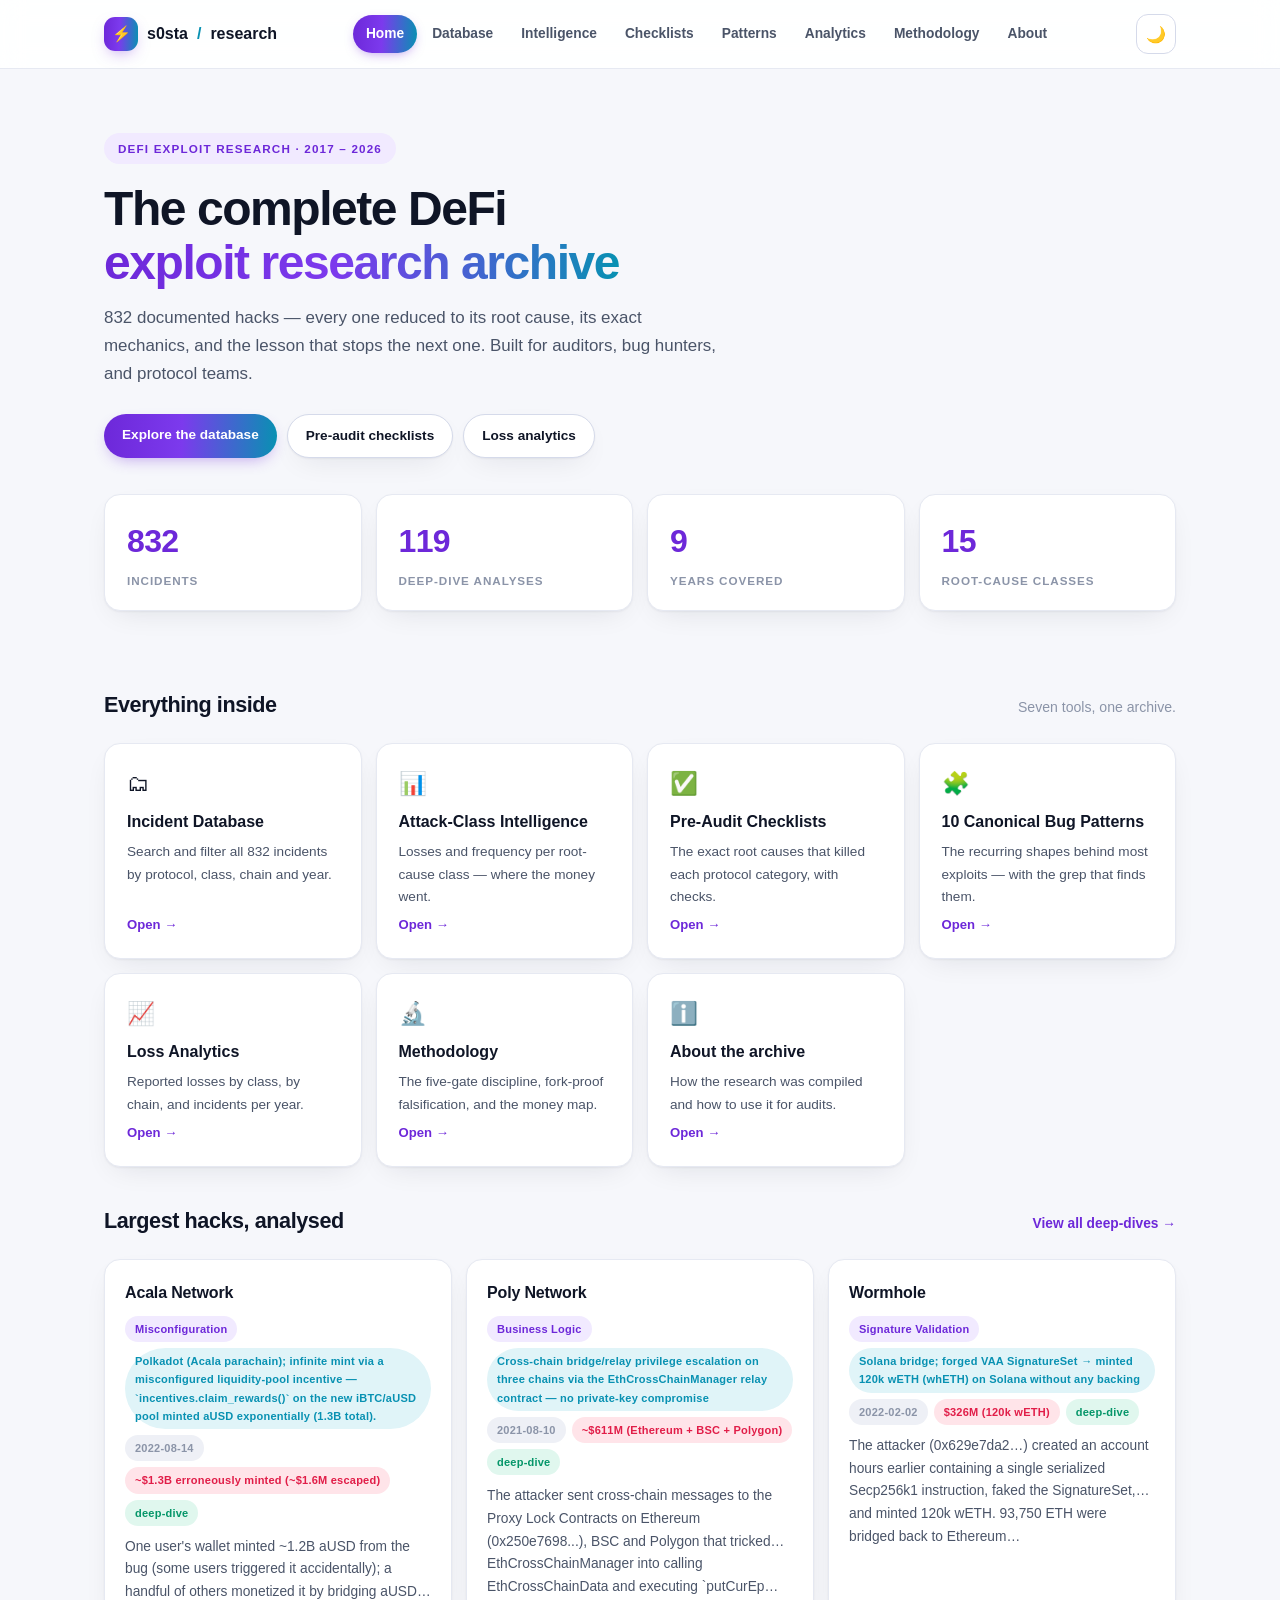
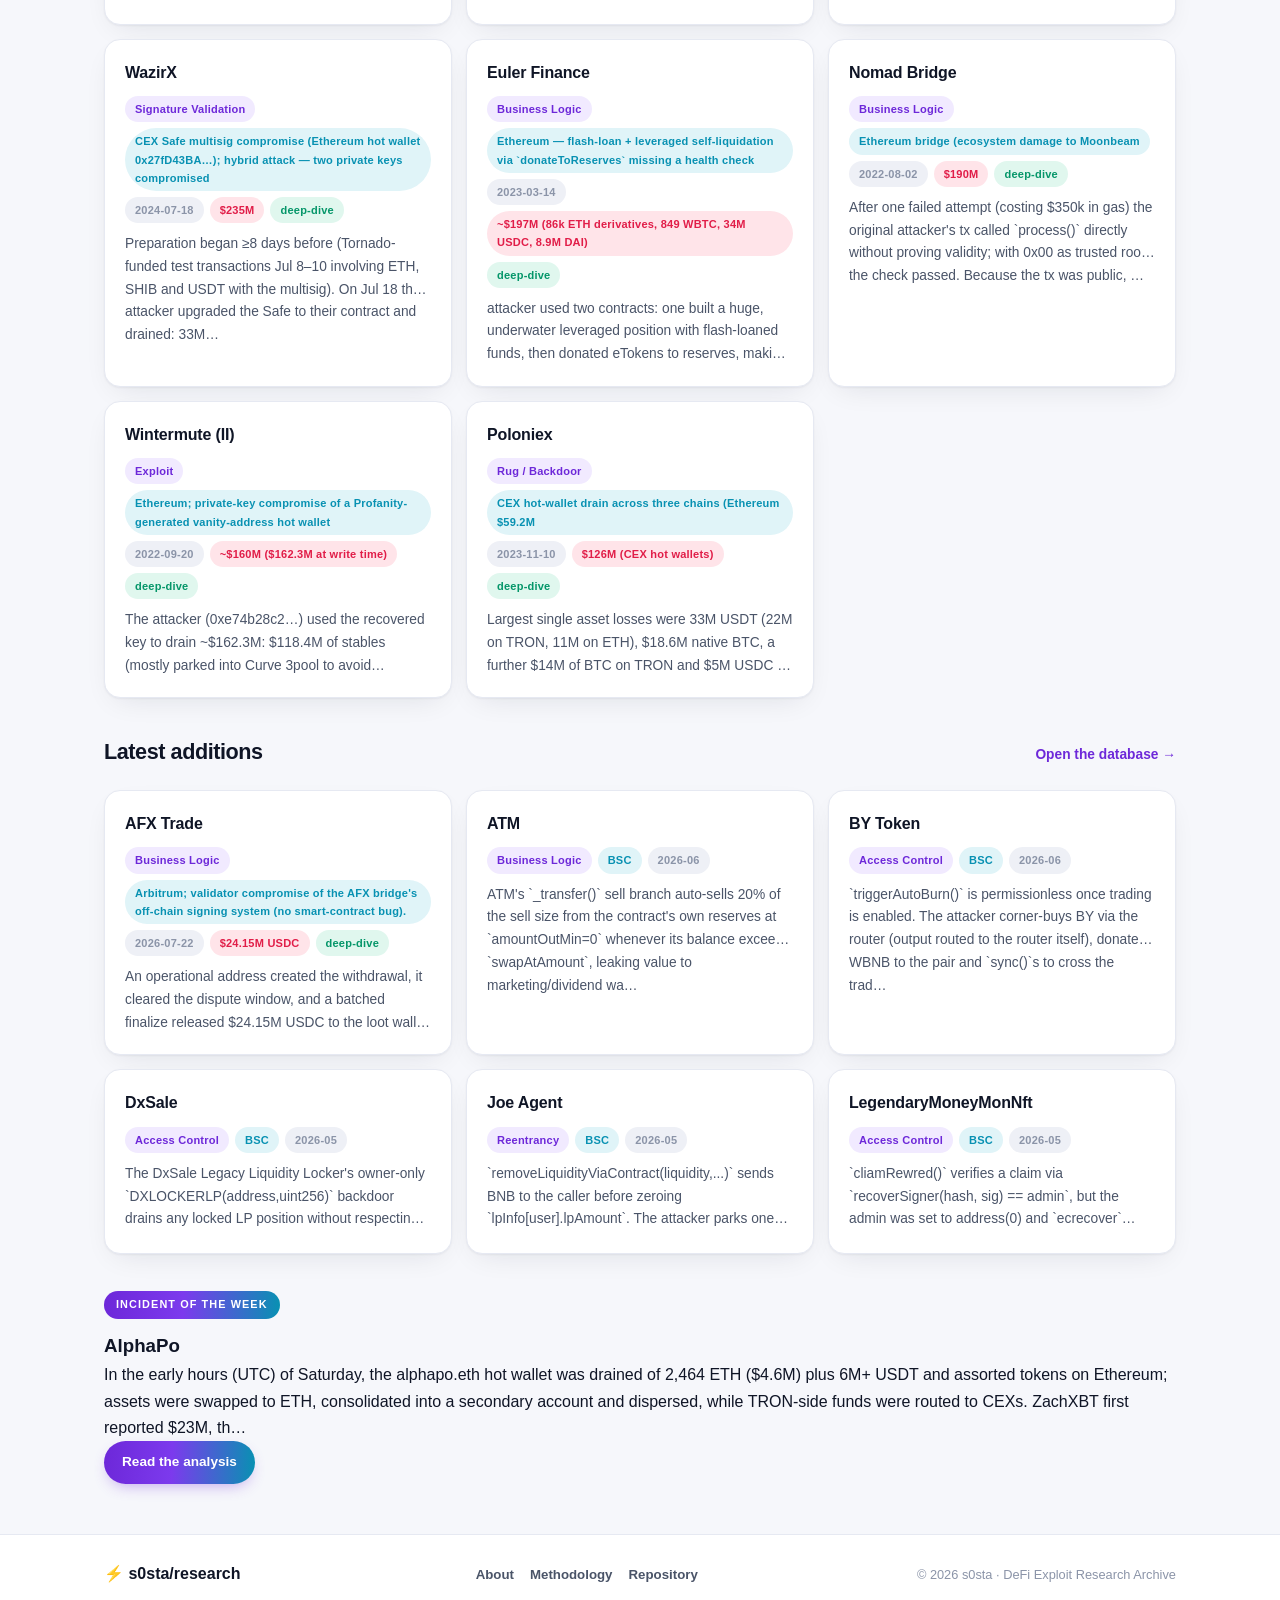
==== site/index.html @ e87df8e3 "Theme compatibility across all pages: early head init (no flash), unified nav-actions, dark override" ====
<!DOCTYPE html>
<html lang="en">
<head>
<meta charset="UTF-8">
<script>(function(){try{var s=localStorage.getItem('s0sta-theme');var d=s||(window.matchMedia&&window.matchMedia('(prefers-color-scheme: dark)').matches?'dark':'light');document.documentElement.dataset.theme=d;document.documentElement.style.colorScheme=d;}catch(e){}})();</script>

<meta name="viewport" content="width=device-width, initial-scale=1.0">
<title>s0sta — DeFi Exploit Research Archive</title>
<meta name="description" content="Professional DeFi exploit research archive: 832 documented incidents (2017–2026) with root causes, mechanics and lessons — plus pre-audit checklists and bug patterns.">
<meta property="og:title" content="s0sta — DeFi Exploit Research Archive">
<meta property="og:description" content="832 documented DeFi exploits with root causes, mechanics and lessons — plus pre-audit checklists and bug patterns.">
<meta property="og:type" content="website">
<meta property="og:url" content="https://s0sta.com/DeFi-Hacks-Reproduce/">
<link rel="stylesheet" href="assets/style.css">
</head>
<body data-page="home">
<header class="site-head"><div class="wrap">
  <nav class="nav">
    <a class="brand" href="index.html"><span class="bolt">⚡</span>s0sta<span class="slash">/</span>research</a>
    <div class="nav-links">
      <a href="index.html" data-page="home">Home</a>
      <a href="database.html" data-page="database">Database</a>
      <a href="intelligence.html" data-page="intelligence">Intelligence</a>
      <a href="checklists.html" data-page="checklists">Checklists</a>
      <a href="patterns.html" data-page="patterns">Patterns</a>
      <a href="analytics.html" data-page="analytics">Analytics</a>
      <a href="methodology.html" data-page="methodology">Methodology</a>
      <a href="about.html" data-page="about">About</a>
    </div>
    <div class="nav-actions">
      <button class="theme-btn" id="theme-toggle" aria-label="Toggle theme">🌙</button>
      <button class="nav-toggle" id="nav-toggle">☰</button>
    </div>
  </nav>
</div></header>

<main class="wrap">
  <div class="page-hero">
    <span class="kicker">DeFi Exploit Research · 2017 – 2026</span>
    <h1>The complete DeFi<br><span class="grad">exploit research archive</span></h1>
    <p class="lead">832 documented hacks — every one reduced to its root cause, its exact mechanics, and the lesson that stops the next one. Built for auditors, bug hunters, and protocol teams.</p>
    <div class="cta-row">
      <a class="btn" href="database.html">Explore the database</a>
      <a class="btn ghost" href="checklists.html">Pre-audit checklists</a>
      <a class="btn ghost" href="analytics.html">Loss analytics</a>
    </div>
    <div class="hero-stats">
      <div class="stat"><div class="stat-num" id="stat-incidents">—</div><div class="stat-label">Incidents</div></div>
      <div class="stat"><div class="stat-num" id="stat-analyses">—</div><div class="stat-label">Deep-dive Analyses</div></div>
      <div class="stat"><div class="stat-num" id="stat-years">—</div><div class="stat-label">Years Covered</div></div>
      <div class="stat"><div class="stat-num" id="stat-classes">—</div><div class="stat-label">Root-cause Classes</div></div>
    </div>
  </div>

  <section class="section" id="whats-inside">
    <div class="section-head"><h2>Everything inside</h2><p>Seven tools, one archive.</p></div>
    <div class="feature-grid">
      <a class="feature-card" href="database.html">
        <span class="f-icon">🗂</span><h3>Incident Database</h3>
        <p>Search and filter all 832 incidents by protocol, class, chain and year.</p>
        <span class="f-go">Open →</span>
      </a>
      <a class="feature-card" href="intelligence.html">
        <span class="f-icon">📊</span><h3>Attack-Class Intelligence</h3>
        <p>Losses and frequency per root-cause class — where the money went.</p>
        <span class="f-go">Open →</span>
      </a>
      <a class="feature-card" href="checklists.html">
        <span class="f-icon">✅</span><h3>Pre-Audit Checklists</h3>
        <p>The exact root causes that killed each protocol category, with checks.</p>
        <span class="f-go">Open →</span>
      </a>
      <a class="feature-card" href="patterns.html">
        <span class="f-icon">🧩</span><h3>10 Canonical Bug Patterns</h3>
        <p>The recurring shapes behind most exploits — with the grep that finds them.</p>
        <span class="f-go">Open →</span>
      </a>
      <a class="feature-card" href="analytics.html">
        <span class="f-icon">📈</span><h3>Loss Analytics</h3>
        <p>Reported losses by class, by chain, and incidents per year.</p>
        <span class="f-go">Open →</span>
      </a>
      <a class="feature-card" href="methodology.html">
        <span class="f-icon">🔬</span><h3>Methodology</h3>
        <p>The five-gate discipline, fork-proof falsification, and the money map.</p>
        <span class="f-go">Open →</span>
      </a>
      <a class="feature-card" href="about.html">
        <span class="f-icon">ℹ️</span><h3>About the archive</h3>
        <p>How the research was compiled and how to use it for audits.</p>
        <span class="f-go">Open →</span>
      </a>
    </div>
  </section>

  <section class="section" id="featured">
    <div class="section-head"><h2>Largest hacks, analysed</h2><a class="view-all" href="database.html?type=analysis">View all deep-dives →</a></div>
    <div class="grid" id="featured-cards"></div>
  </section>

  <section class="section" id="latest">
    <div class="section-head"><h2>Latest additions</h2><a class="view-all" href="database.html">Open the database →</a></div>
    <div class="grid" id="latest-cards"></div>
  </section>

  <section class="section" id="week">
    <div id="week-slot"></div>
  </section>
</main>

<footer class="site-foot"><div class="wrap foot-inner">
  <div><span class="f-brand">⚡ s0sta/research</span></div>
  <div class="foot-links"><a href="about.html">About</a><a href="methodology.html">Methodology</a><a href="https://github.com/s0sta/DeFi-Hacks-Reproduce">Repository</a></div>
  <div class="f-meta">© <span id="foot-year"></span> s0sta · DeFi Exploit Research Archive</div>
</div></footer>

<div class="modal-backdrop" id="modal" hidden>
  <div class="modal"><button class="modal-close" id="modal-close">✕</button>
  <div class="modal-badges" id="modal-badges"></div><h3 id="modal-title"></h3><div class="modal-body" id="modal-body"></div></div>
</div>

<script src="assets/data.js"></script>
<script src="assets/features.js"></script>
<script src="assets/core.js"></script>
</body>
</html>
---- site/assets/style.css ----
/* ============================================================
   s0sta — DeFi Exploit Research Archive · Design v5 (light, easy, modern)
   ============================================================ */
:root{
  --bg:#f6f7fb; --surface:#ffffff; --surface-2:#fbfcfe;
  --border:#e6e9f2; --border-strong:#d5daea;
  --text:#0f1526; --text-2:#4a5468; --text-3:#8b94a8;
  --violet:#6d28d9; --violet-soft:#f1eaff; --cyan:#0891b2;
  --red:#e11d48; --red-soft:#ffe4e9; --green:#059669; --green-soft:#e0f7ee; --amber:#b45309;
  --grad:linear-gradient(92deg,#6d28d9,#7c3aed 45%,#0891b2);
  --radius:16px; --radius-sm:12px;
  --shadow:0 1px 2px rgba(15,21,38,.05),0 10px 30px -12px rgba(15,21,38,.12);
  --shadow-hover:0 2px 4px rgba(15,21,38,.05),0 16px 40px -12px rgba(109,40,217,.18);
  --font:'Inter','SF Pro Display',-apple-system,BlinkMacSystemFont,'Segoe UI',Roboto,sans-serif;
  --mono:'SF Mono',ui-monospace,Menlo,Consolas,monospace;
}
*{box-sizing:border-box;margin:0;padding:0}
html{scroll-behavior:smooth}
body{font-family:var(--font);background:var(--bg);color:var(--text);line-height:1.65;min-height:100vh;-webkit-font-smoothing:antialiased}
a{color:var(--violet);text-decoration:none}
a:hover{text-decoration:none}
::selection{background:#e4d5ff}

.wrap{max-width:1120px;margin:0 auto;padding:0 24px}

/* ---------- header ---------- */
header.site-head{position:sticky;top:0;z-index:40;background:rgba(255,255,255,.9);backdrop-filter:blur(12px);border-bottom:1px solid var(--border)}
.nav{position:relative;display:flex;align-items:center;justify-content:space-between;padding:14px 0}
.brand{display:flex;align-items:center;gap:9px;font-weight:800;font-size:1rem;color:var(--text)}
.brand .bolt{width:34px;height:34px;border-radius:11px;background:var(--grad);display:grid;place-items:center;font-size:.95rem;color:#fff;box-shadow:0 6px 16px -6px rgba(109,40,217,.5)}
.brand .slash{color:var(--cyan)}
.nav-links{display:flex;gap:2px;align-items:center}
.nav-links a{color:var(--text-2);font-weight:600;font-size:.86rem;padding:8px 13px;border-radius:999px;transition:all .15s}
.nav-links a:hover{color:var(--violet);background:var(--violet-soft)}
.nav-links a.active{color:#fff;background:var(--grad);box-shadow:0 4px 12px -4px rgba(109,40,217,.5)}
.nav-toggle{display:none;background:var(--surface);border:1px solid var(--border);color:var(--text);width:40px;height:40px;border-radius:12px;cursor:pointer;font-size:1.05rem}
@media(max-width:900px){
  .nav-toggle{display:block}
  .nav-links{display:none;position:absolute;top:64px;left:0;right:0;background:var(--surface);border:1px solid var(--border);border-radius:16px;padding:8px;flex-direction:column;gap:2px;box-shadow:var(--shadow)}
  .nav-links.open{display:flex}
  .nav-links a{display:block;padding:11px 14px}
}

/* ---------- page hero ---------- */
.page-hero{padding:64px 0 40px}
.kicker{display:inline-flex;align-items:center;gap:7px;background:var(--violet-soft);color:var(--violet);font-size:.73rem;font-weight:700;letter-spacing:.1em;text-transform:uppercase;padding:6px 14px;border-radius:999px;margin-bottom:18px}
.page-hero h1{font-size:clamp(2rem,4.2vw,3rem);font-weight:800;letter-spacing:-.03em;line-height:1.12}
.page-hero .lead{color:var(--text-2);font-size:1.06rem;max-width:620px;margin-top:14px}
.grad{background:var(--grad);-webkit-background-clip:text;background-clip:text;color:transparent}

/* ---------- stats ---------- */
.hero-stats{display:grid;grid-template-columns:repeat(4,1fr);gap:14px;margin-top:36px}
.stat{background:var(--surface);border:1px solid var(--border);border-radius:var(--radius);padding:20px 22px;box-shadow:var(--shadow)}
.stat-num{font-size:2rem;font-weight:800;color:var(--violet);letter-spacing:-.02em}
.stat-label{color:var(--text-3);font-size:.73rem;font-weight:700;letter-spacing:.08em;text-transform:uppercase;margin-top:3px}

/* ---------- home ---------- */
.home-grid{display:grid;grid-template-columns:1.6fr 1fr;gap:18px;margin-top:28px}
.panel{background:var(--surface);border:1px solid var(--border);border-radius:var(--radius);padding:24px;box-shadow:var(--shadow)}
.panel h2{font-size:1.1rem;margin-bottom:4px}
.panel-sub{color:var(--text-3);font-size:.84rem;margin-bottom:16px}
.link-row{display:flex;align-items:center;justify-content:space-between;gap:12px;padding:13px 0;border-bottom:1px solid var(--border);color:var(--text)}
.link-row:last-child{border-bottom:none}
.link-row:hover .l-name{color:var(--violet)}
.link-row:hover .l-go{transform:translateX(3px)}
.l-name{font-weight:600;font-size:.93rem;color:var(--text);transition:color .15s}
.l-desc{color:var(--text-3);font-size:.79rem;margin-top:1px}
.l-go{color:var(--violet);font-weight:700;transition:transform .15s}
.week-card{margin-top:26px;background:var(--surface);border:1px solid #e3d9ff;border-radius:var(--radius);padding:22px 24px;box-shadow:var(--shadow)}
.week-tag{display:inline-block;background:var(--grad);color:#fff;font-size:.68rem;font-weight:800;letter-spacing:.1em;text-transform:uppercase;padding:5px 12px;border-radius:999px;margin-bottom:12px}
.week-card h3{font-size:1.12rem;margin-bottom:6px}
.week-card p{color:var(--text-2);font-size:.9rem;margin-bottom:14px}
.btn{display:inline-block;background:var(--grad);color:#fff;font-weight:700;font-size:.85rem;padding:10px 18px;border-radius:999px;border:none;cursor:pointer;box-shadow:0 6px 16px -6px rgba(109,40,217,.45)}
.btn:hover{filter:brightness(1.06)}

/* ---------- sections ---------- */
main{padding-bottom:80px}
.section{padding-top:36px}
.section-head{display:flex;align-items:baseline;justify-content:space-between;flex-wrap:wrap;gap:10px;margin-bottom:20px}
.section-head h2{font-size:1.35rem;font-weight:800;letter-spacing:-.02em}
.section-head p{color:var(--text-3);font-size:.88rem}

/* controls */
.controls{display:flex;gap:10px;flex-wrap:wrap;margin-bottom:14px}
.controls input,.controls select{background:var(--surface);border:1px solid var(--border-strong);color:var(--text);padding:11px 15px;border-radius:999px;font-size:.9rem;outline:none;min-width:170px;font-family:var(--font)}
.controls input{flex:1;min-width:250px}
.controls input:focus,.controls select:focus{border-color:var(--violet);box-shadow:0 0 0 3px rgba(109,40,217,.12)}
.chips{display:flex;gap:8px;flex-wrap:wrap;margin-bottom:24px}
.chip{background:var(--surface);border:1px solid var(--border-strong);color:var(--text-2);padding:7px 14px;border-radius:999px;font-size:.8rem;font-weight:600;cursor:pointer;transition:all .15s;font-family:var(--font)}
.chip:hover{color:var(--violet);border-color:var(--violet)}
.chip.active{background:var(--grad);color:#fff;border-color:transparent;box-shadow:0 4px 10px -4px rgba(109,40,217,.45)}

/* cards */
.grid{display:grid;grid-template-columns:repeat(auto-fill,minmax(320px,1fr));gap:14px}
.card{min-height:185px;background:var(--surface);border:1px solid var(--border);border-radius:var(--radius);padding:20px;cursor:pointer;transition:transform .16s,border-color .16s,box-shadow .16s;display:flex;flex-direction:column;gap:10px;box-shadow:var(--shadow)}
.card:hover{transform:translateY(-3px);border-color:#c9b3ff;box-shadow:var(--shadow-hover)}
.card h3{font-size:1rem;font-weight:700;letter-spacing:-.01em}
.card .excerpt{color:var(--text-2);font-size:.86rem;display:-webkit-box;-webkit-line-clamp:3;-webkit-box-orient:vertical;overflow:hidden;flex:1}
.badges{display:flex;gap:6px;flex-wrap:wrap}
.badge{font-size:.69rem;font-weight:700;padding:4px 10px;border-radius:999px;letter-spacing:.02em}
.badge.class{background:var(--violet-soft);color:var(--violet)}
.badge.chain{background:#e0f4f8;color:var(--cyan)}
.badge.year{background:#eef0f6;color:var(--text-3)}
.badge.loss{background:var(--red-soft);color:var(--red)}
.badge.analysis{background:var(--green-soft);color:var(--green)}

/* intel */
.intel-grid{display:grid;grid-template-columns:repeat(auto-fill,minmax(290px,1fr));gap:14px}
.intel-card{background:var(--surface);border:1px solid var(--border);border-radius:var(--radius);padding:18px;box-shadow:var(--shadow)}
.intel-head{display:flex;justify-content:space-between;align-items:center;margin-bottom:4px}
.intel-name{font-weight:700;font-size:.94rem}
.intel-count{background:var(--violet-soft);color:var(--violet);border-radius:999px;padding:2px 10px;font-size:.74rem;font-weight:700}
.intel-loss{color:var(--text-3);font-size:.8rem;margin-bottom:10px}
.meter{height:7px;background:#eef0f6;border-radius:999px;overflow:hidden}
.meter-fill{height:100%;background:var(--grad);border-radius:999px}

/* checklist + patterns */
.cat-tabs{display:flex;gap:8px;flex-wrap:wrap;margin-bottom:22px}
.cat-tab{background:var(--surface);border:1px solid var(--border-strong);color:var(--text-2);padding:9px 16px;border-radius:999px;font-weight:600;font-size:.84rem;cursor:pointer;font-family:var(--font);transition:all .15s}
.cat-tab:hover{color:var(--violet);border-color:var(--violet)}
.cat-tab.active{background:var(--grad);color:#fff;border-color:transparent}
.pattern-card{display:flex;gap:16px;background:var(--surface);border:1px solid var(--border);border-radius:var(--radius);padding:22px;margin-bottom:14px;box-shadow:var(--shadow)}
.pat-num{font-size:1.25rem;font-weight:800;color:var(--violet);min-width:34px}
.pat-body{flex:1}
.pat-body h3{font-size:1rem;margin-bottom:6px}
.pat-why{color:var(--text-2);font-size:.88rem;margin-bottom:8px}
.pat-ex{font-size:.82rem;margin-bottom:10px}
.pat-ex strong{color:var(--red)}
.pat-checks{list-style:none;display:flex;flex-direction:column;gap:6px}
.pat-checks li code{display:block;background:#f4f6fb;border:1px solid var(--border);border-radius:10px;padding:7px 12px;font-size:.8rem;color:#0e7490;font-family:var(--mono);white-space:pre-wrap;word-break:break-word}

/* analytics */
.charts{display:grid;grid-template-columns:repeat(auto-fit,minmax(300px,1fr));gap:24px}
.chart-block{background:var(--surface);border:1px solid var(--border);border-radius:var(--radius);padding:22px;box-shadow:var(--shadow)}
.chart-block h3{font-size:.92rem;margin-bottom:14px}
.ana-summary{display:grid;grid-template-columns:repeat(3,1fr);gap:14px;margin-bottom:26px}
.sum-card{background:var(--surface);border:1px solid var(--border);border-radius:var(--radius);padding:20px 22px;box-shadow:var(--shadow)}
.sum-num{font-size:1.5rem;font-weight:800;color:var(--violet);letter-spacing:-.02em}
.sum-label{color:var(--text-3);font-size:.76rem;font-weight:700;letter-spacing:.05em;text-transform:uppercase;margin-top:3px}
.bar-row{margin-bottom:16px}
.bar-top{display:flex;align-items:baseline;justify-content:space-between;gap:10px;margin-bottom:6px}
.bar-label{font-size:.86rem;font-weight:600;color:var(--text-2);overflow:hidden;text-overflow:ellipsis;white-space:nowrap}
.bar-val{font-size:.78rem;font-weight:700;color:var(--violet)}

/* methodology + about */
.meth-grid{display:grid;grid-template-columns:repeat(auto-fit,minmax(300px,1fr));gap:14px}
.meth-card{background:var(--surface);border:1px solid var(--border);border-radius:var(--radius);padding:24px;box-shadow:var(--shadow)}
.meth-card .m-num{font-size:.72rem;font-weight:800;letter-spacing:.1em;color:var(--violet);text-transform:uppercase;margin-bottom:8px}
.meth-card h3{font-size:1.02rem;margin-bottom:10px}
.meth-card p{color:var(--text-2);font-size:.88rem}
.prose{max-width:760px}
.prose p{color:var(--text-2);margin-bottom:14px;font-size:.95rem}
.prose h3{font-size:1.08rem;margin:24px 0 10px}
.prose ul{margin:0 0 14px 20px;color:var(--text-2);font-size:.92rem}
.prose li{margin-bottom:6px}

/* modal */
.modal-backdrop{position:fixed;inset:0;background:rgba(15,21,38,.45);backdrop-filter:blur(6px);display:flex;align-items:center;justify-content:center;padding:24px;z-index:60}
.modal-backdrop[hidden]{display:none}
.modal{background:var(--surface);border:1px solid var(--border);border-radius:20px;max-width:700px;width:100%;max-height:84vh;overflow:auto;padding:28px;position:relative;box-shadow:0 30px 70px -20px rgba(15,21,38,.35)}
.modal-close{position:absolute;top:14px;right:14px;background:#f4f6fb;border:1px solid var(--border);color:var(--text-3);width:36px;height:36px;border-radius:12px;cursor:pointer;font-size:.95rem}
.modal-close:hover{color:var(--text);border-color:var(--violet)}
.modal h3{font-size:1.25rem;font-weight:800;margin:8px 0 12px}
.modal-badges{display:flex;gap:8px;flex-wrap:wrap;margin-bottom:10px}
.modal-body h4{color:var(--cyan);font-size:.74rem;text-transform:uppercase;letter-spacing:.08em;margin:14px 0 6px}
.modal-body p{font-size:.93rem;color:var(--text-2)}
.modal-body .mech{background:#f4f6fb;border:1px solid var(--border);border-radius:12px;padding:13px 15px}

/* footer */
footer.site-foot{border-top:1px solid var(--border);background:var(--surface);padding:26px 0 34px;margin-top:50px}
.foot-inner{display:flex;align-items:center;justify-content:space-between;flex-wrap:wrap;gap:12px}
.f-brand{font-weight:800}
.f-meta{color:var(--text-3);font-size:.8rem}
.foot-links a{color:var(--text-2);font-size:.83rem;margin-left:16px;font-weight:600}
.foot-links a:hover{color:var(--violet)}

@media(max-width:720px){
  .hero-stats{grid-template-columns:repeat(2,1fr);gap:10px}
  .home-grid{grid-template-columns:1fr}
  .bar-row{grid-template-columns:96px 1fr 42px}
  .page-hero{padding:46px 0 28px}
  .controls input,.controls select{width:100%;min-width:100%}
}

/* ---------- theme toggle ---------- */
.theme-btn{display:none;background:var(--surface);border:1px solid var(--border-strong);width:40px;height:40px;border-radius:12px;cursor:pointer;font-size:1rem;transition:all .15s}
.theme-btn:hover{border-color:var(--violet)}
@media(max-width:900px){.theme-btn{display:block}}
@media(min-width:901px){.theme-btn{display:block}}
.nav-actions{display:flex;gap:8px;align-items:center}

/* ---------- dark theme ---------- */
html[data-theme="dark"]{
  --bg:#0b0e15; --surface:#121724; --surface-2:#161c2b;
  --border:#232b3c; --border-strong:#2e3850;
  --text:#e9edf5; --text-2:#a7b0c4; --text-3:#6d7689;
  --violet:#a78bfa; --violet-soft:rgba(139,92,246,.16); --cyan:#22d3ee;
  --red:#fb7185; --red-soft:rgba(251,113,133,.14); --green:#34d399; --green-soft:rgba(52,211,153,.14);
  --shadow:0 1px 2px rgba(0,0,0,.4),0 12px 34px -12px rgba(0,0,0,.5);
  --shadow-hover:0 2px 4px rgba(0,0,0,.4),0 18px 44px -12px rgba(139,92,246,.28);
}
html[data-theme="dark"] body{
  background:
    radial-gradient(1100px 480px at 85% -10%,rgba(139,92,246,.12),transparent 60%),
    radial-gradient(900px 420px at 0% -5%,rgba(34,211,238,.07),transparent 55%),
    var(--bg);
}
html[data-theme="dark"] header.site-head{background:rgba(11,14,21,.85)}
html[data-theme="dark"] .badge.year{background:rgba(255,255,255,.07)}
html[data-theme="dark"] .pat-checks li code,
html[data-theme="dark"] .modal-body .mech{background:#0e1320;border-color:var(--border)}
html[data-theme="dark"] .meter,html[data-theme="dark"] .bar-track{background:#0e1320}

/* ---------- home landing additions ---------- */
.cta-row{display:flex;gap:10px;flex-wrap:wrap;margin-top:26px}
.btn.ghost{background:var(--surface);border:1px solid var(--border-strong);color:var(--text);box-shadow:var(--shadow)}
.btn.ghost:hover{border-color:var(--violet);color:var(--violet)}
.feature-grid{display:grid;grid-template-columns:repeat(auto-fill,minmax(240px,1fr));gap:14px}
.feature-card{display:flex;flex-direction:column;gap:6px;background:var(--surface);border:1px solid var(--border);border-radius:var(--radius);padding:22px;color:var(--text);box-shadow:var(--shadow);transition:transform .16s,border-color .16s,box-shadow .16s;min-height:190px}
.feature-card:hover{transform:translateY(-3px);border-color:#c9b3ff;box-shadow:var(--shadow-hover)}
.feature-card .f-icon{font-size:1.4rem}
.feature-card h3{font-size:1rem;font-weight:700}
.feature-card p{color:var(--text-2);font-size:.85rem;flex:1}
.feature-card .f-go{color:var(--violet);font-weight:700;font-size:.82rem}
.view-all{color:var(--violet);font-weight:700;font-size:.86rem}
.view-all:hover{text-decoration:underline}
html[data-theme="dark"] .feature-card:hover{border-color:var(--violet)}

/* analytics bar links */
.bar-link{display:block;margin-bottom:16px;color:inherit;border-radius:10px;padding:6px 8px;margin-left:-8px;margin-right:-8px;transition:background .15s}
.bar-link:hover{background:var(--violet-soft);text-decoration:none}
.bar-link:hover .bar-label{color:var(--violet)}
.bar-link:hover .bar-fill{filter:brightness(1.15)}
.bar-arrow{color:var(--violet);font-weight:700;font-size:.78rem;opacity:0;transition:opacity .15s;transform:translateX(-2px)}
.bar-link:hover .bar-arrow{opacity:1;transform:translateX(0)}
.bar-top{display:flex;align-items:baseline;gap:10px;margin-bottom:6px}
.bar-label{font-size:.86rem;font-weight:600;color:var(--text-2);overflow:hidden;text-overflow:ellipsis;white-space:nowrap;flex:1}
.sum-card:hover{text-decoration:none;border-color:#c9b3ff}
.sum-card{display:block;color:var(--text)}

/* theme compatibility for literal colors */
html[data-theme="dark"] .week-card{border-color:rgba(139,92,246,.4)}
html[data-theme="dark"] .card:hover{border-color:var(--violet)}
html[data-theme="dark"] .feature-card:hover{border-color:var(--violet)}
html[data-theme="dark"] .sum-card:hover{border-color:var(--violet)}
html[data-theme="dark"] .btn.ghost{color:var(--text)}
html[data-theme="dark"] .btn.ghost:hover{color:var(--violet)}
html[data-theme="dark"] .controls input,html[data-theme="dark"] .controls select{color-scheme:dark}
html{color-scheme:light}
html[data-theme="dark"]{color-scheme:dark}
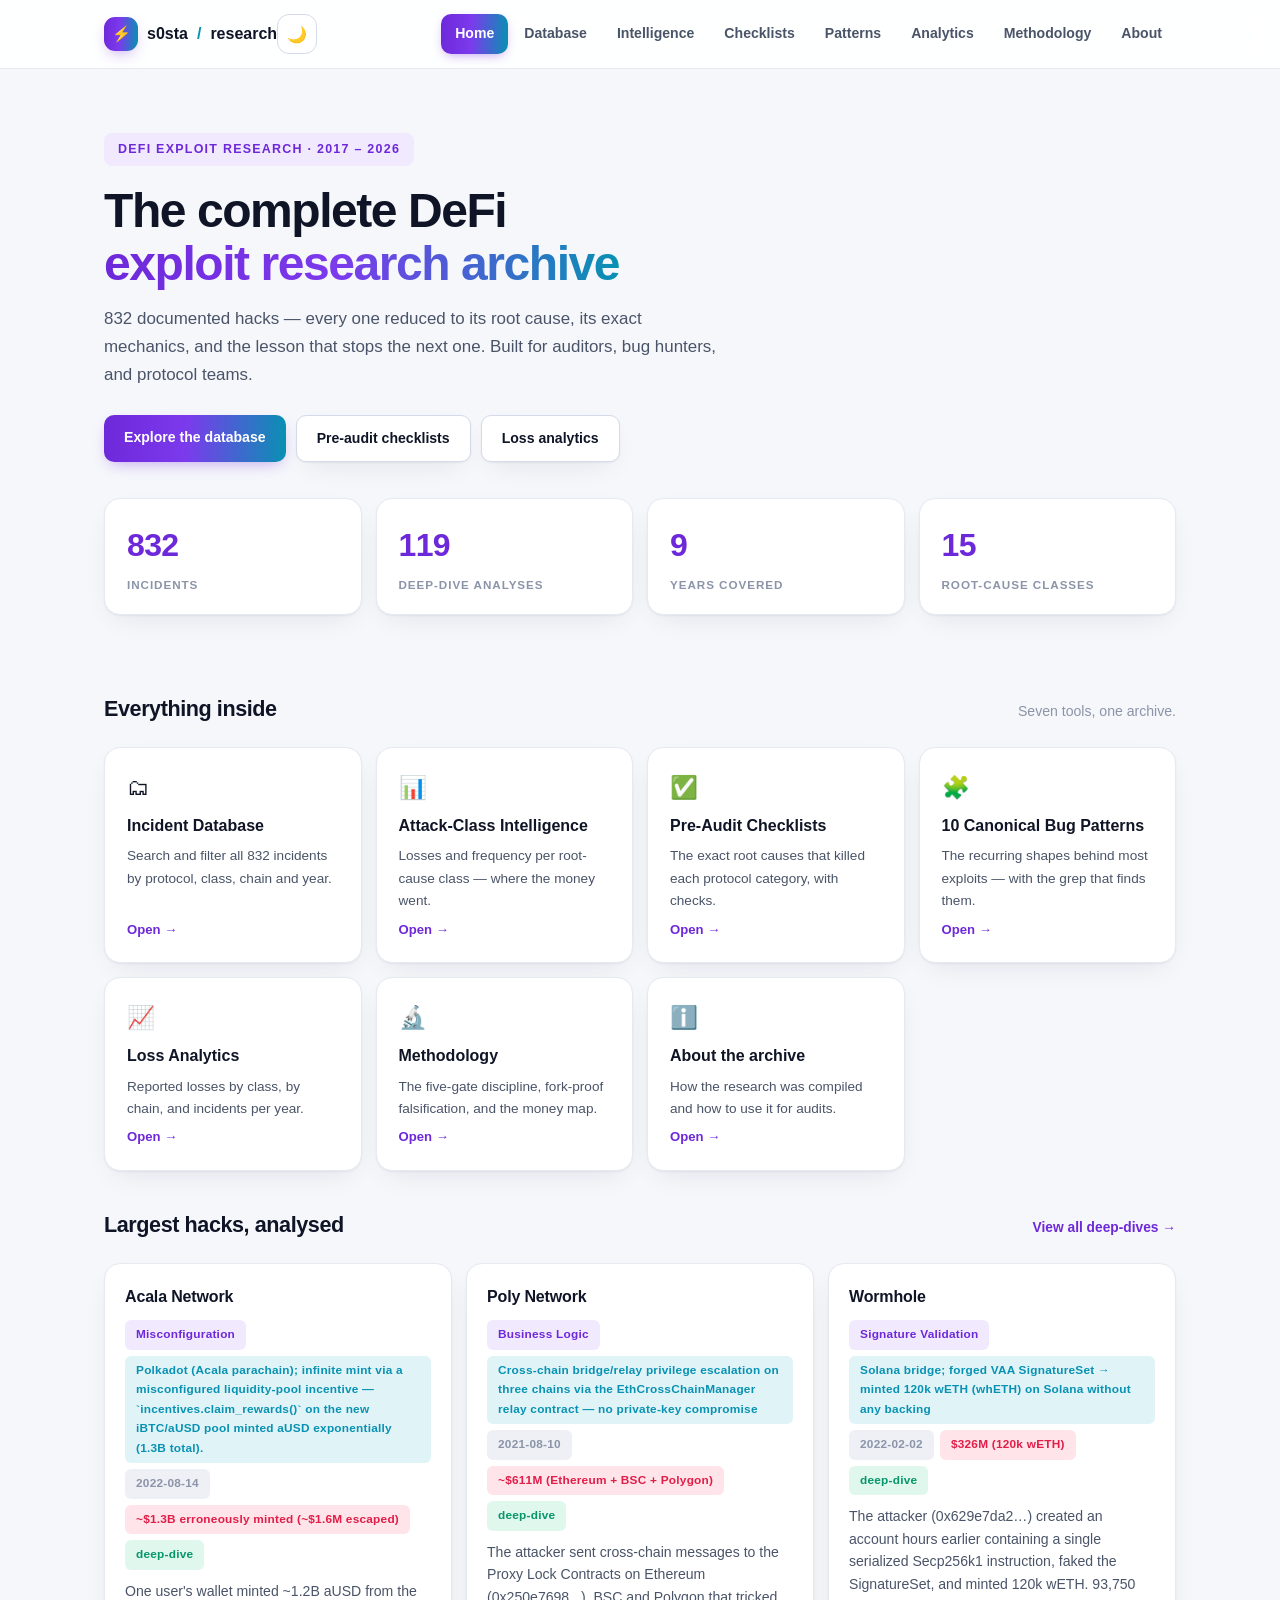
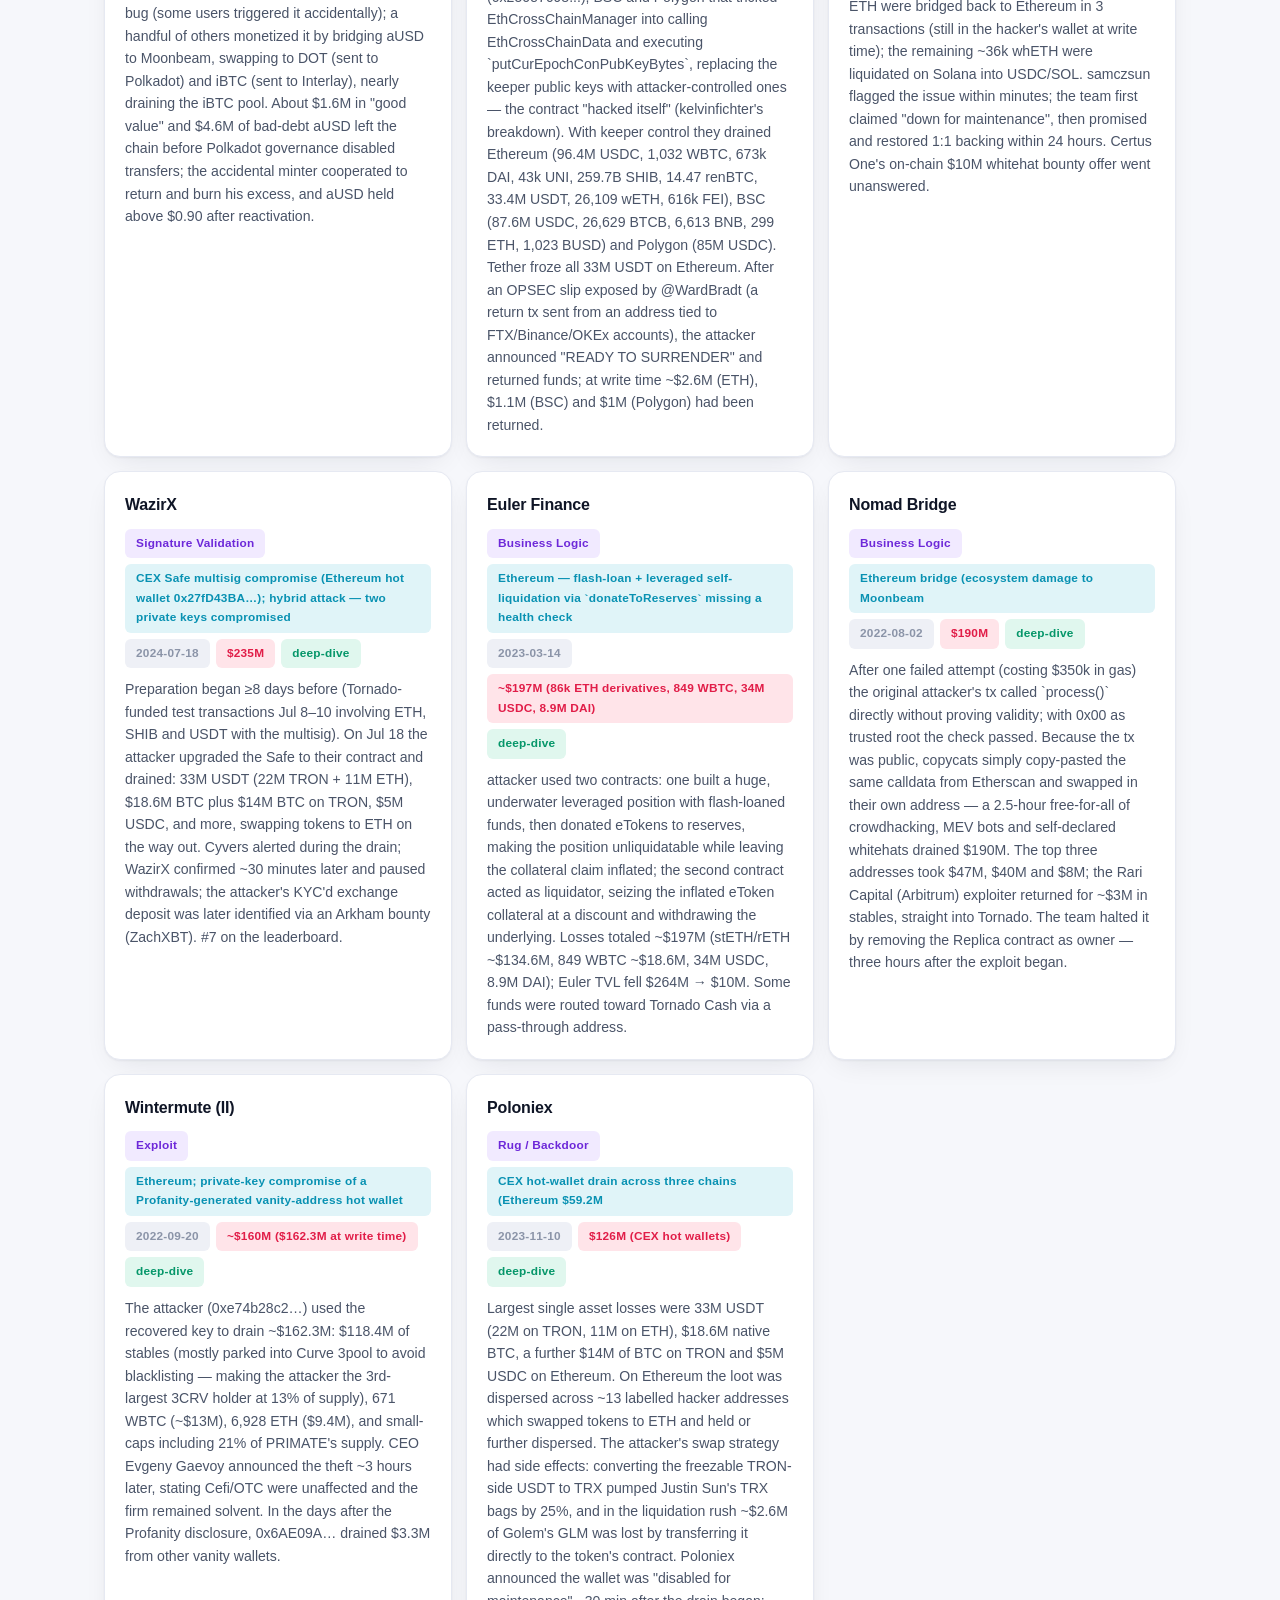
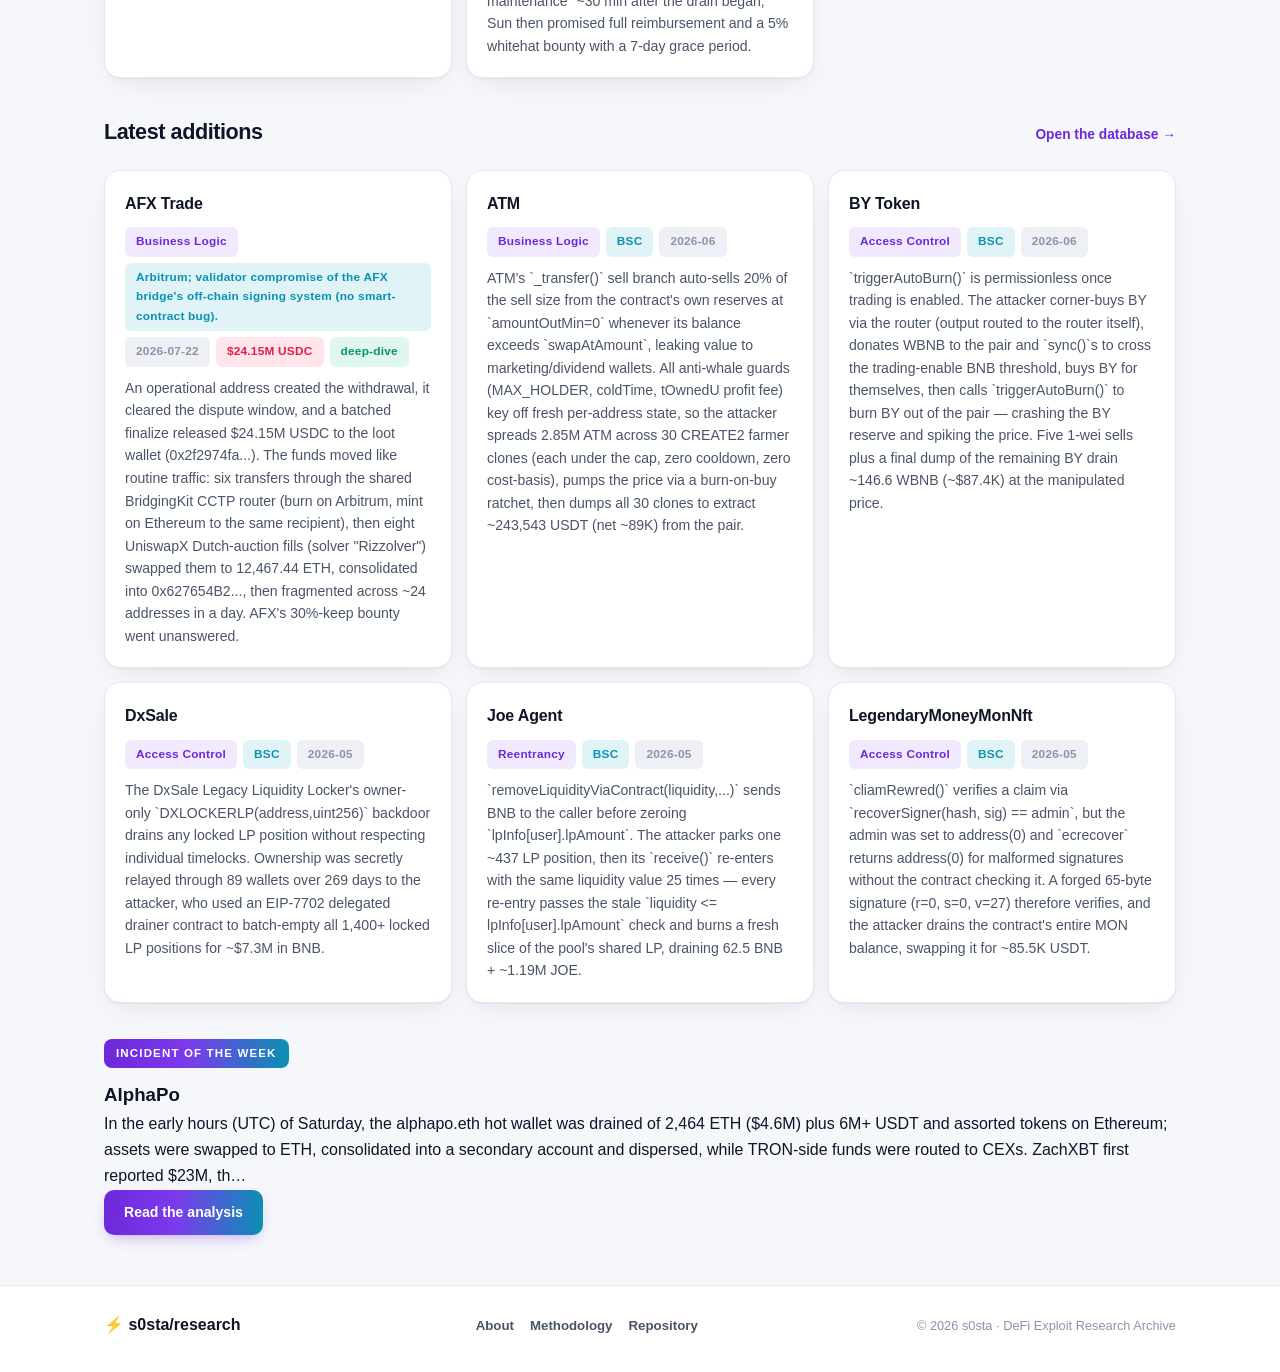
==== commit a08d2148: "Unify nav on all pages: identical structure, brand+theme left, links right" ====
--- a/site/index.html
+++ b/site/index.html
@@ -11,12 +11,14 @@
 <meta property="og:description" content="832 documented DeFi exploits with root causes, mechanics and lessons — plus pre-audit checklists and bug patterns.">
 <meta property="og:type" content="website">
 <meta property="og:url" content="https://s0sta.com/DeFi-Hacks-Reproduce/">
-<link rel="stylesheet" href="assets/style.css">
+<link rel="stylesheet" href="assets/style.css?v=6">
 </head>
 <body data-page="home">
 <header class="site-head"><div class="wrap">
   <nav class="nav">
     <a class="brand" href="index.html"><span class="bolt">⚡</span>s0sta<span class="slash">/</span>research</a>
+    <div class="nav-left">
+      <div class="nav-actions"><button class="theme-btn" id="theme-toggle" aria-label="Toggle theme">🌙</button><button class="nav-toggle" id="nav-toggle">☰</button></div></div>
     <div class="nav-links">
       <a href="index.html" data-page="home">Home</a>
       <a href="database.html" data-page="database">Database</a>
@@ -26,10 +28,6 @@
       <a href="analytics.html" data-page="analytics">Analytics</a>
       <a href="methodology.html" data-page="methodology">Methodology</a>
       <a href="about.html" data-page="about">About</a>
-    </div>
-    <div class="nav-actions">
-      <button class="theme-btn" id="theme-toggle" aria-label="Toggle theme">🌙</button>
-      <button class="nav-toggle" id="nav-toggle">☰</button>
     </div>
   </nav>
 </div></header>
@@ -119,8 +117,8 @@
   <div class="modal-badges" id="modal-badges"></div><h3 id="modal-title"></h3><div class="modal-body" id="modal-body"></div></div>
 </div>
 
-<script src="assets/data.js"></script>
-<script src="assets/features.js"></script>
-<script src="assets/core.js"></script>
+<script src="assets/data.js?v=6"></script>
+<script src="assets/features.js?v=6"></script>
+<script src="assets/core.js?v=6"></script>
 </body>
 </html>
--- a/site/assets/style.css
+++ b/site/assets/style.css
@@ -29,8 +29,8 @@
 .brand{display:flex;align-items:center;gap:9px;font-weight:800;font-size:1rem;color:var(--text)}
 .brand .bolt{width:34px;height:34px;border-radius:11px;background:var(--grad);display:grid;place-items:center;font-size:.95rem;color:#fff;box-shadow:0 6px 16px -6px rgba(109,40,217,.5)}
 .brand .slash{color:var(--cyan)}
-.nav-links{display:flex;gap:2px;align-items:center}
-.nav-links a{color:var(--text-2);font-weight:600;font-size:.86rem;padding:8px 13px;border-radius:999px;transition:all .15s}
+.nav-links{display:flex;gap:2px;align-items:center;margin-left:auto}
+.nav-links a{color:var(--text-2);font-weight:600;font-size:.88rem;padding:8px 14px;border-radius:10px;transition:all .15s}
 .nav-links a:hover{color:var(--violet);background:var(--violet-soft)}
 .nav-links a.active{color:#fff;background:var(--grad);box-shadow:0 4px 12px -4px rgba(109,40,217,.5)}
 .nav-toggle{display:none;background:var(--surface);border:1px solid var(--border);color:var(--text);width:40px;height:40px;border-radius:12px;cursor:pointer;font-size:1.05rem}
@@ -43,7 +43,7 @@
 
 /* ---------- page hero ---------- */
 .page-hero{padding:64px 0 40px}
-.kicker{display:inline-flex;align-items:center;gap:7px;background:var(--violet-soft);color:var(--violet);font-size:.73rem;font-weight:700;letter-spacing:.1em;text-transform:uppercase;padding:6px 14px;border-radius:999px;margin-bottom:18px}
+.kicker{display:inline-flex;align-items:center;gap:7px;background:var(--violet-soft);color:var(--violet);font-size:.78rem;font-weight:700;letter-spacing:.1em;text-transform:uppercase;padding:6px 14px;border-radius:8px;margin-bottom:18px}
 .page-hero h1{font-size:clamp(2rem,4.2vw,3rem);font-weight:800;letter-spacing:-.03em;line-height:1.12}
 .page-hero .lead{color:var(--text-2);font-size:1.06rem;max-width:620px;margin-top:14px}
 .grad{background:var(--grad);-webkit-background-clip:text;background-clip:text;color:transparent}
@@ -67,10 +67,10 @@
 .l-desc{color:var(--text-3);font-size:.79rem;margin-top:1px}
 .l-go{color:var(--violet);font-weight:700;transition:transform .15s}
 .week-card{margin-top:26px;background:var(--surface);border:1px solid #e3d9ff;border-radius:var(--radius);padding:22px 24px;box-shadow:var(--shadow)}
-.week-tag{display:inline-block;background:var(--grad);color:#fff;font-size:.68rem;font-weight:800;letter-spacing:.1em;text-transform:uppercase;padding:5px 12px;border-radius:999px;margin-bottom:12px}
+.week-tag{display:inline-block;background:var(--grad);color:#fff;font-size:.72rem;font-weight:800;letter-spacing:.1em;text-transform:uppercase;padding:5px 12px;border-radius:8px;margin-bottom:12px}
 .week-card h3{font-size:1.12rem;margin-bottom:6px}
 .week-card p{color:var(--text-2);font-size:.9rem;margin-bottom:14px}
-.btn{display:inline-block;background:var(--grad);color:#fff;font-weight:700;font-size:.85rem;padding:10px 18px;border-radius:999px;border:none;cursor:pointer;box-shadow:0 6px 16px -6px rgba(109,40,217,.45)}
+.btn{display:inline-block;background:var(--grad);color:#fff;font-weight:700;font-size:.88rem;padding:11px 20px;border-radius:10px;border:none;cursor:pointer;box-shadow:0 6px 16px -6px rgba(109,40,217,.45)}
 .btn:hover{filter:brightness(1.06)}
 
 /* ---------- sections ---------- */
@@ -82,11 +82,11 @@
 
 /* controls */
 .controls{display:flex;gap:10px;flex-wrap:wrap;margin-bottom:14px}
-.controls input,.controls select{background:var(--surface);border:1px solid var(--border-strong);color:var(--text);padding:11px 15px;border-radius:999px;font-size:.9rem;outline:none;min-width:170px;font-family:var(--font)}
+.controls input,.controls select{background:var(--surface);border:1px solid var(--border-strong);color:var(--text);padding:11px 15px;border-radius:10px;font-size:.92rem;outline:none;min-width:170px;font-family:var(--font)}
 .controls input{flex:1;min-width:250px}
 .controls input:focus,.controls select:focus{border-color:var(--violet);box-shadow:0 0 0 3px rgba(109,40,217,.12)}
 .chips{display:flex;gap:8px;flex-wrap:wrap;margin-bottom:24px}
-.chip{background:var(--surface);border:1px solid var(--border-strong);color:var(--text-2);padding:7px 14px;border-radius:999px;font-size:.8rem;font-weight:600;cursor:pointer;transition:all .15s;font-family:var(--font)}
+.chip{background:var(--surface);border:1px solid var(--border-strong);color:var(--text-2);padding:8px 15px;border-radius:8px;font-size:.85rem;font-weight:600;cursor:pointer;transition:all .15s;font-family:var(--font)}
 .chip:hover{color:var(--violet);border-color:var(--violet)}
 .chip.active{background:var(--grad);color:#fff;border-color:transparent;box-shadow:0 4px 10px -4px rgba(109,40,217,.45)}
 
@@ -95,9 +95,9 @@
 .card{min-height:185px;background:var(--surface);border:1px solid var(--border);border-radius:var(--radius);padding:20px;cursor:pointer;transition:transform .16s,border-color .16s,box-shadow .16s;display:flex;flex-direction:column;gap:10px;box-shadow:var(--shadow)}
 .card:hover{transform:translateY(-3px);border-color:#c9b3ff;box-shadow:var(--shadow-hover)}
 .card h3{font-size:1rem;font-weight:700;letter-spacing:-.01em}
-.card .excerpt{color:var(--text-2);font-size:.86rem;display:-webkit-box;-webkit-line-clamp:3;-webkit-box-orient:vertical;overflow:hidden;flex:1}
+.card .excerpt{color:var(--text-2);font-size:.88rem;line-height:1.6;background:none;flex:1;overflow-wrap:break-word}
 .badges{display:flex;gap:6px;flex-wrap:wrap}
-.badge{font-size:.69rem;font-weight:700;padding:4px 10px;border-radius:999px;letter-spacing:.02em}
+.badge{font-size:.74rem;font-weight:700;padding:5px 11px;border-radius:6px;letter-spacing:.02em}
 .badge.class{background:var(--violet-soft);color:var(--violet)}
 .badge.chain{background:#e0f4f8;color:var(--cyan)}
 .badge.year{background:#eef0f6;color:var(--text-3)}
@@ -109,14 +109,14 @@
 .intel-card{background:var(--surface);border:1px solid var(--border);border-radius:var(--radius);padding:18px;box-shadow:var(--shadow)}
 .intel-head{display:flex;justify-content:space-between;align-items:center;margin-bottom:4px}
 .intel-name{font-weight:700;font-size:.94rem}
-.intel-count{background:var(--violet-soft);color:var(--violet);border-radius:999px;padding:2px 10px;font-size:.74rem;font-weight:700}
+.intel-count{background:var(--violet-soft);color:var(--violet);border-radius:6px;padding:2px 10px;font-size:.78rem;font-weight:700}
 .intel-loss{color:var(--text-3);font-size:.8rem;margin-bottom:10px}
 .meter{height:7px;background:#eef0f6;border-radius:999px;overflow:hidden}
 .meter-fill{height:100%;background:var(--grad);border-radius:999px}
 
 /* checklist + patterns */
 .cat-tabs{display:flex;gap:8px;flex-wrap:wrap;margin-bottom:22px}
-.cat-tab{background:var(--surface);border:1px solid var(--border-strong);color:var(--text-2);padding:9px 16px;border-radius:999px;font-weight:600;font-size:.84rem;cursor:pointer;font-family:var(--font);transition:all .15s}
+.cat-tab{background:var(--surface);border:1px solid var(--border-strong);color:var(--text-2);padding:10px 16px;border-radius:8px;font-weight:600;font-size:.88rem;cursor:pointer;font-family:var(--font);transition:all .15s}
 .cat-tab:hover{color:var(--violet);border-color:var(--violet)}
 .cat-tab.active{background:var(--grad);color:#fff;border-color:transparent}
 .pattern-card{display:flex;gap:16px;background:var(--surface);border:1px solid var(--border);border-radius:var(--radius);padding:22px;margin-bottom:14px;box-shadow:var(--shadow)}
@@ -248,3 +248,43 @@
 html[data-theme="dark"] .controls input,html[data-theme="dark"] .controls select{color-scheme:dark}
 html{color-scheme:light}
 html[data-theme="dark"]{color-scheme:dark}
+
+/* theme button on the LEFT, next to the brand */
+.nav-left{display:flex;align-items:center;gap:10px}
+
+/* ===== dark theme safety net (every component explicitly) ===== */
+html[data-theme="dark"] .stat,
+html[data-theme="dark"] .panel,
+html[data-theme="dark"] .card,
+html[data-theme="dark"] .intel-card,
+html[data-theme="dark"] .pattern-card,
+html[data-theme="dark"] .meth-card,
+html[data-theme="dark"] .chart-block,
+html[data-theme="dark"] .sum-card,
+html[data-theme="dark"] .feature-card,
+html[data-theme="dark"] .week-card,
+html[data-theme="dark"] .modal{background:var(--surface);border-color:var(--border)}
+html[data-theme="dark"] .controls input,
+html[data-theme="dark"] .controls select,
+html[data-theme="dark"] .chip,
+html[data-theme="dark"] .cat-tab,
+html[data-theme="dark"] .theme-btn,
+html[data-theme="dark"] .nav-toggle,
+html[data-theme="dark"] .modal-close{background:var(--surface);color:var(--text);border-color:var(--border-strong)}
+html[data-theme="dark"] .kicker,
+html[data-theme="dark"] .badge.class,
+html[data-theme="dark"] .intel-count{background:var(--violet-soft);color:var(--violet)}
+html[data-theme="dark"] .link-row{border-color:var(--border)}
+html[data-theme="dark"] .l-name{color:var(--text)}
+html[data-theme="dark"] .link-row:hover .l-name{color:var(--violet)}
+html[data-theme="dark"] footer.site-foot,
+html[data-theme="dark"] .nav-links{background:var(--surface);border-color:var(--border)}
+html[data-theme="dark"] .pat-checks li code{color:#7dd3fc;background:#0e1320;border-color:var(--border)}
+html[data-theme="dark"] .modal-body p{color:var(--text-2)}
+html[data-theme="dark"] .excerpt,
+html[data-theme="dark"] .pat-why,
+html[data-theme="dark"] .meth-card p,
+html[data-theme="dark"] .prose p,
+html[data-theme="dark"] .prose li{color:var(--text-2)}
+
+html[data-theme="dark"] .card .excerpt{background:none}
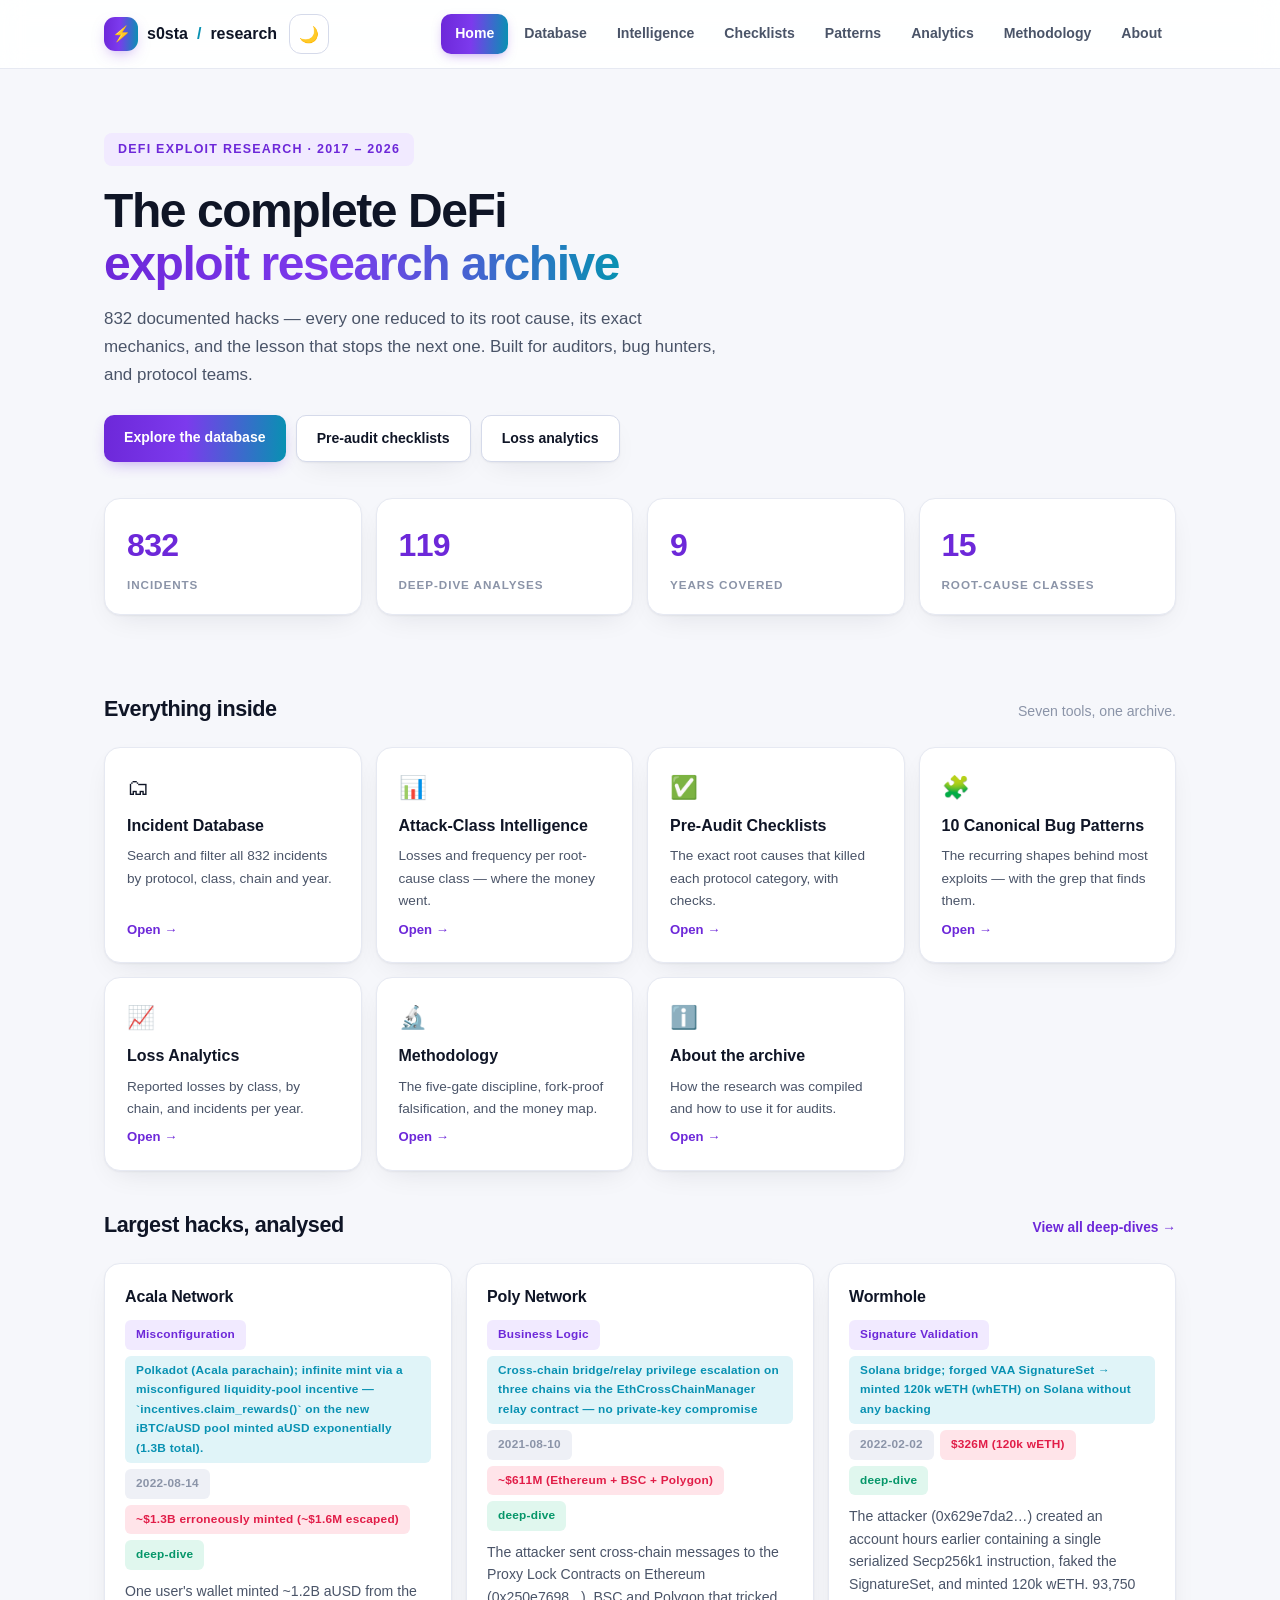
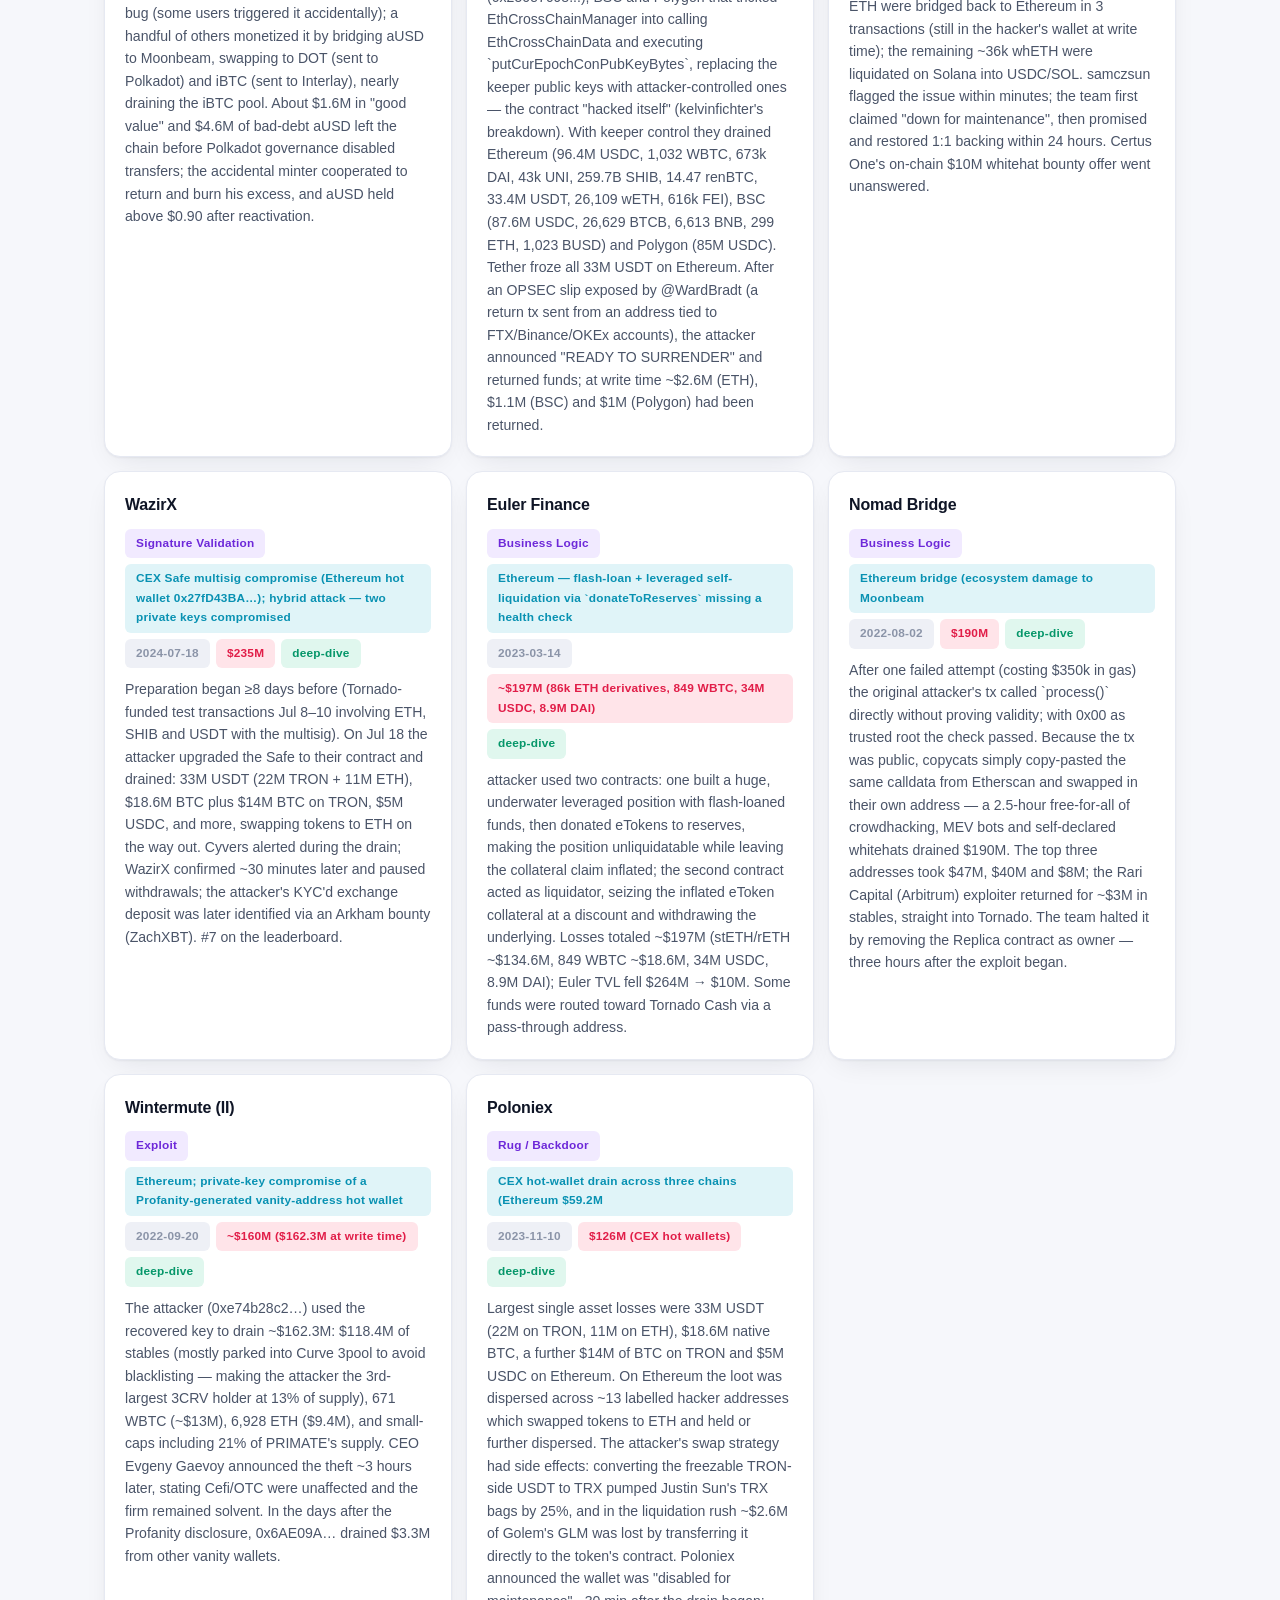
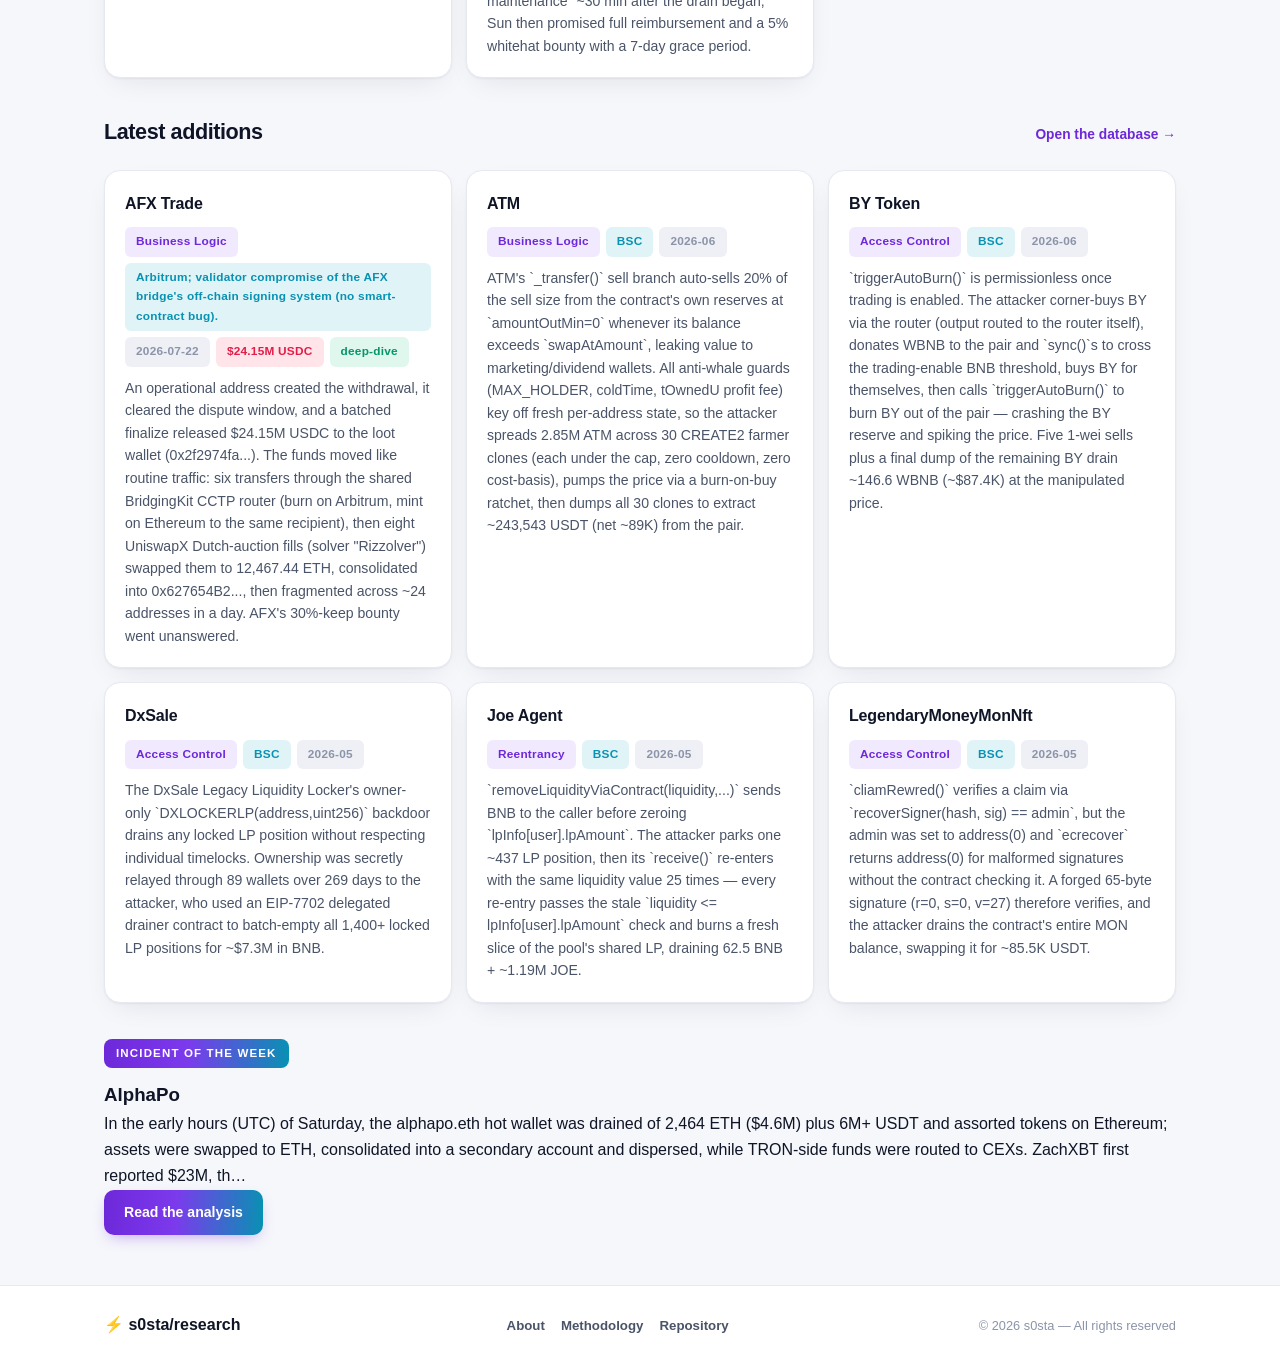
==== commit 3ba81878: "Methodology: full 10-step audit process with details; About: connect s0sta.com + repo + copyright; f" ====
--- a/site/index.html
+++ b/site/index.html
@@ -109,7 +109,7 @@
 <footer class="site-foot"><div class="wrap foot-inner">
   <div><span class="f-brand">⚡ s0sta/research</span></div>
   <div class="foot-links"><a href="about.html">About</a><a href="methodology.html">Methodology</a><a href="https://github.com/s0sta/DeFi-Hacks-Reproduce">Repository</a></div>
-  <div class="f-meta">© <span id="foot-year"></span> s0sta · DeFi Exploit Research Archive</div>
+  <div class="f-meta">© <span id="foot-year"></span> s0sta — All rights reserved</div>
 </div></footer>
 
 <div class="modal-backdrop" id="modal" hidden>
--- a/site/assets/style.css
+++ b/site/assets/style.css
@@ -25,7 +25,7 @@
 
 /* ---------- header ---------- */
 header.site-head{position:sticky;top:0;z-index:40;background:rgba(255,255,255,.9);backdrop-filter:blur(12px);border-bottom:1px solid var(--border)}
-.nav{position:relative;display:flex;align-items:center;justify-content:space-between;padding:14px 0}
+.nav{position:relative;display:flex;align-items:center;gap:12px;padding:14px 0}
 .brand{display:flex;align-items:center;gap:9px;font-weight:800;font-size:1rem;color:var(--text)}
 .brand .bolt{width:34px;height:34px;border-radius:11px;background:var(--grad);display:grid;place-items:center;font-size:.95rem;color:#fff;box-shadow:0 6px 16px -6px rgba(109,40,217,.5)}
 .brand .slash{color:var(--cyan)}
@@ -133,14 +133,24 @@
 .charts{display:grid;grid-template-columns:repeat(auto-fit,minmax(300px,1fr));gap:24px}
 .chart-block{background:var(--surface);border:1px solid var(--border);border-radius:var(--radius);padding:22px;box-shadow:var(--shadow)}
 .chart-block h3{font-size:.92rem;margin-bottom:14px}
-.ana-summary{display:grid;grid-template-columns:repeat(3,1fr);gap:14px;margin-bottom:26px}
-.sum-card{background:var(--surface);border:1px solid var(--border);border-radius:var(--radius);padding:20px 22px;box-shadow:var(--shadow)}
-.sum-num{font-size:1.5rem;font-weight:800;color:var(--violet);letter-spacing:-.02em}
-.sum-label{color:var(--text-3);font-size:.76rem;font-weight:700;letter-spacing:.05em;text-transform:uppercase;margin-top:3px}
-.bar-row{margin-bottom:16px}
-.bar-top{display:flex;align-items:baseline;justify-content:space-between;gap:10px;margin-bottom:6px}
-.bar-label{font-size:.86rem;font-weight:600;color:var(--text-2);overflow:hidden;text-overflow:ellipsis;white-space:nowrap}
-.bar-val{font-size:.78rem;font-weight:700;color:var(--violet)}
+.ana-summary{display:grid;grid-template-columns:repeat(3,1fr);gap:14px;margin-bottom:30px}
+.sum-card{display:flex;flex-direction:column;gap:4px;background:var(--surface);border:1px solid var(--border);border-radius:var(--radius);padding:20px 22px;box-shadow:var(--shadow);color:var(--text);transition:transform .15s,border-color .15s,box-shadow .15s}
+.sum-card:hover{transform:translateY(-2px);border-color:var(--violet);box-shadow:var(--shadow-hover);text-decoration:none}
+.sum-icon{font-size:1.3rem}
+.sum-num{font-size:1.6rem;font-weight:800;color:var(--violet);letter-spacing:-.02em}
+.sum-label{color:var(--text-2);font-size:.82rem;font-weight:600}
+.sum-go{color:var(--violet);font-size:.78rem;font-weight:700;margin-top:6px}
+html[data-theme="dark"] .sum-card:hover{border-color:var(--violet)}
+.bar-link{display:block;margin-bottom:15px;border-radius:12px;padding:10px 12px;margin-left:-12px;margin-right:-12px;transition:background .15s}
+.bar-link:hover{background:var(--violet-soft);text-decoration:none}
+.bar-top{display:flex;align-items:center;gap:10px;margin-bottom:7px}
+.bar-rank{min-width:24px;height:24px;display:inline-flex;align-items:center;justify-content:center;background:var(--violet-soft);color:var(--violet);font-size:.72rem;font-weight:800;border-radius:7px}
+.bar-label{flex:1;font-size:.88rem;font-weight:600;color:var(--text);overflow:hidden;text-overflow:ellipsis;white-space:nowrap}
+.bar-val{font-size:.8rem;font-weight:800;color:var(--violet);background:var(--violet-soft);padding:3px 10px;border-radius:999px}
+.bar-track{height:12px;background:#eef0f6;border-radius:999px;overflow:hidden}
+.bar-fill{height:100%;background:var(--grad);border-radius:999px;min-width:4px;transition:filter .15s}
+.bar-link:hover .bar-fill{filter:brightness(1.12)}
+html[data-theme="dark"] .bar-track{background:#0e1320}
 
 /* methodology + about */
 .meth-grid{display:grid;grid-template-columns:repeat(auto-fit,minmax(300px,1fr));gap:14px}
@@ -227,14 +237,6 @@
 html[data-theme="dark"] .feature-card:hover{border-color:var(--violet)}
 
 /* analytics bar links */
-.bar-link{display:block;margin-bottom:16px;color:inherit;border-radius:10px;padding:6px 8px;margin-left:-8px;margin-right:-8px;transition:background .15s}
-.bar-link:hover{background:var(--violet-soft);text-decoration:none}
-.bar-link:hover .bar-label{color:var(--violet)}
-.bar-link:hover .bar-fill{filter:brightness(1.15)}
-.bar-arrow{color:var(--violet);font-weight:700;font-size:.78rem;opacity:0;transition:opacity .15s;transform:translateX(-2px)}
-.bar-link:hover .bar-arrow{opacity:1;transform:translateX(0)}
-.bar-top{display:flex;align-items:baseline;gap:10px;margin-bottom:6px}
-.bar-label{font-size:.86rem;font-weight:600;color:var(--text-2);overflow:hidden;text-overflow:ellipsis;white-space:nowrap;flex:1}
 .sum-card:hover{text-decoration:none;border-color:#c9b3ff}
 .sum-card{display:block;color:var(--text)}
 
@@ -288,3 +290,13 @@
 html[data-theme="dark"] .prose li{color:var(--text-2)}
 
 html[data-theme="dark"] .card .excerpt{background:none}
+
+/* intelligence cards are links */
+a.intel-card{display:block;color:var(--text);transition:transform .15s,border-color .15s,box-shadow .15s}
+a.intel-card:hover{transform:translateY(-2px);border-color:var(--violet);box-shadow:var(--shadow-hover);text-decoration:none}
+a.intel-card:hover .intel-name{color:var(--violet)}
+html[data-theme="dark"] a.intel-card:hover{border-color:var(--violet)}
+
+/* about connections */
+.about-links{display:flex;gap:10px;flex-wrap:wrap;margin:6px 0 22px}
+.copyright{margin-top:26px;font-size:.85rem;color:var(--text-3)}
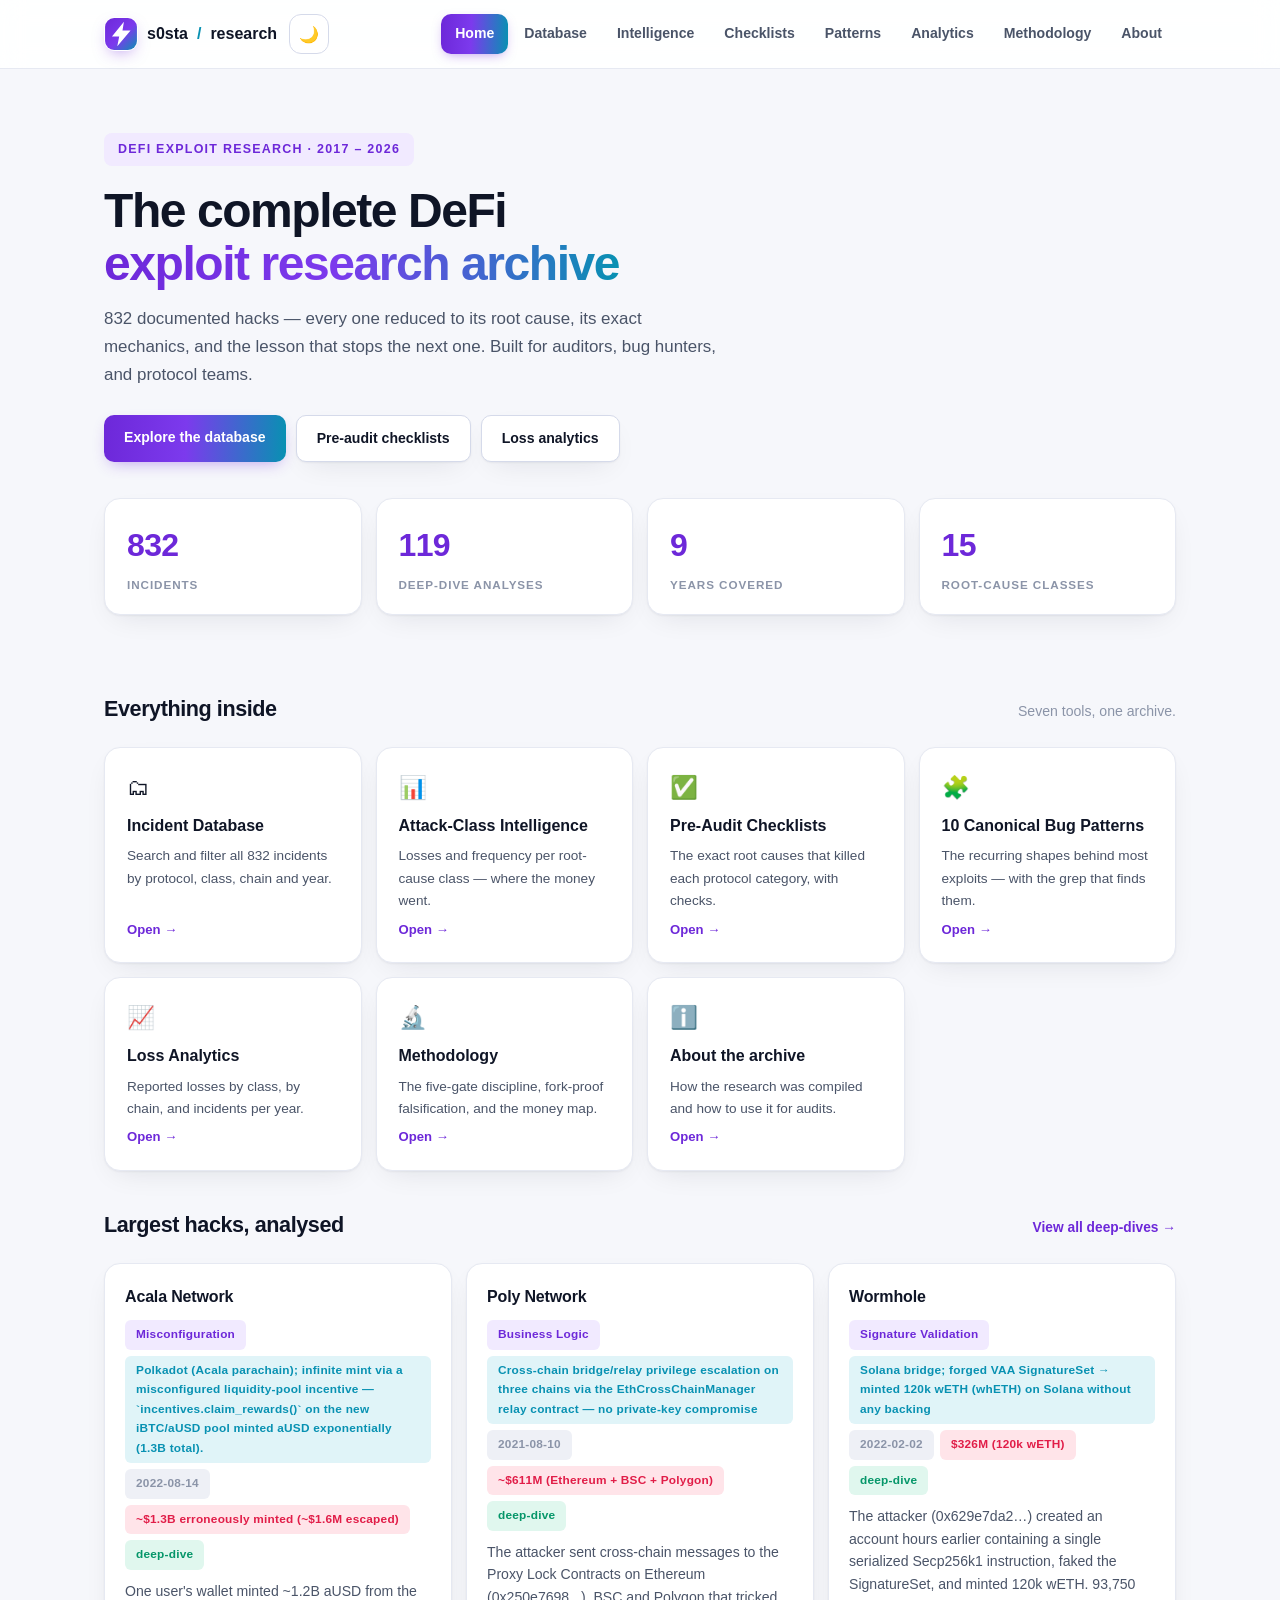
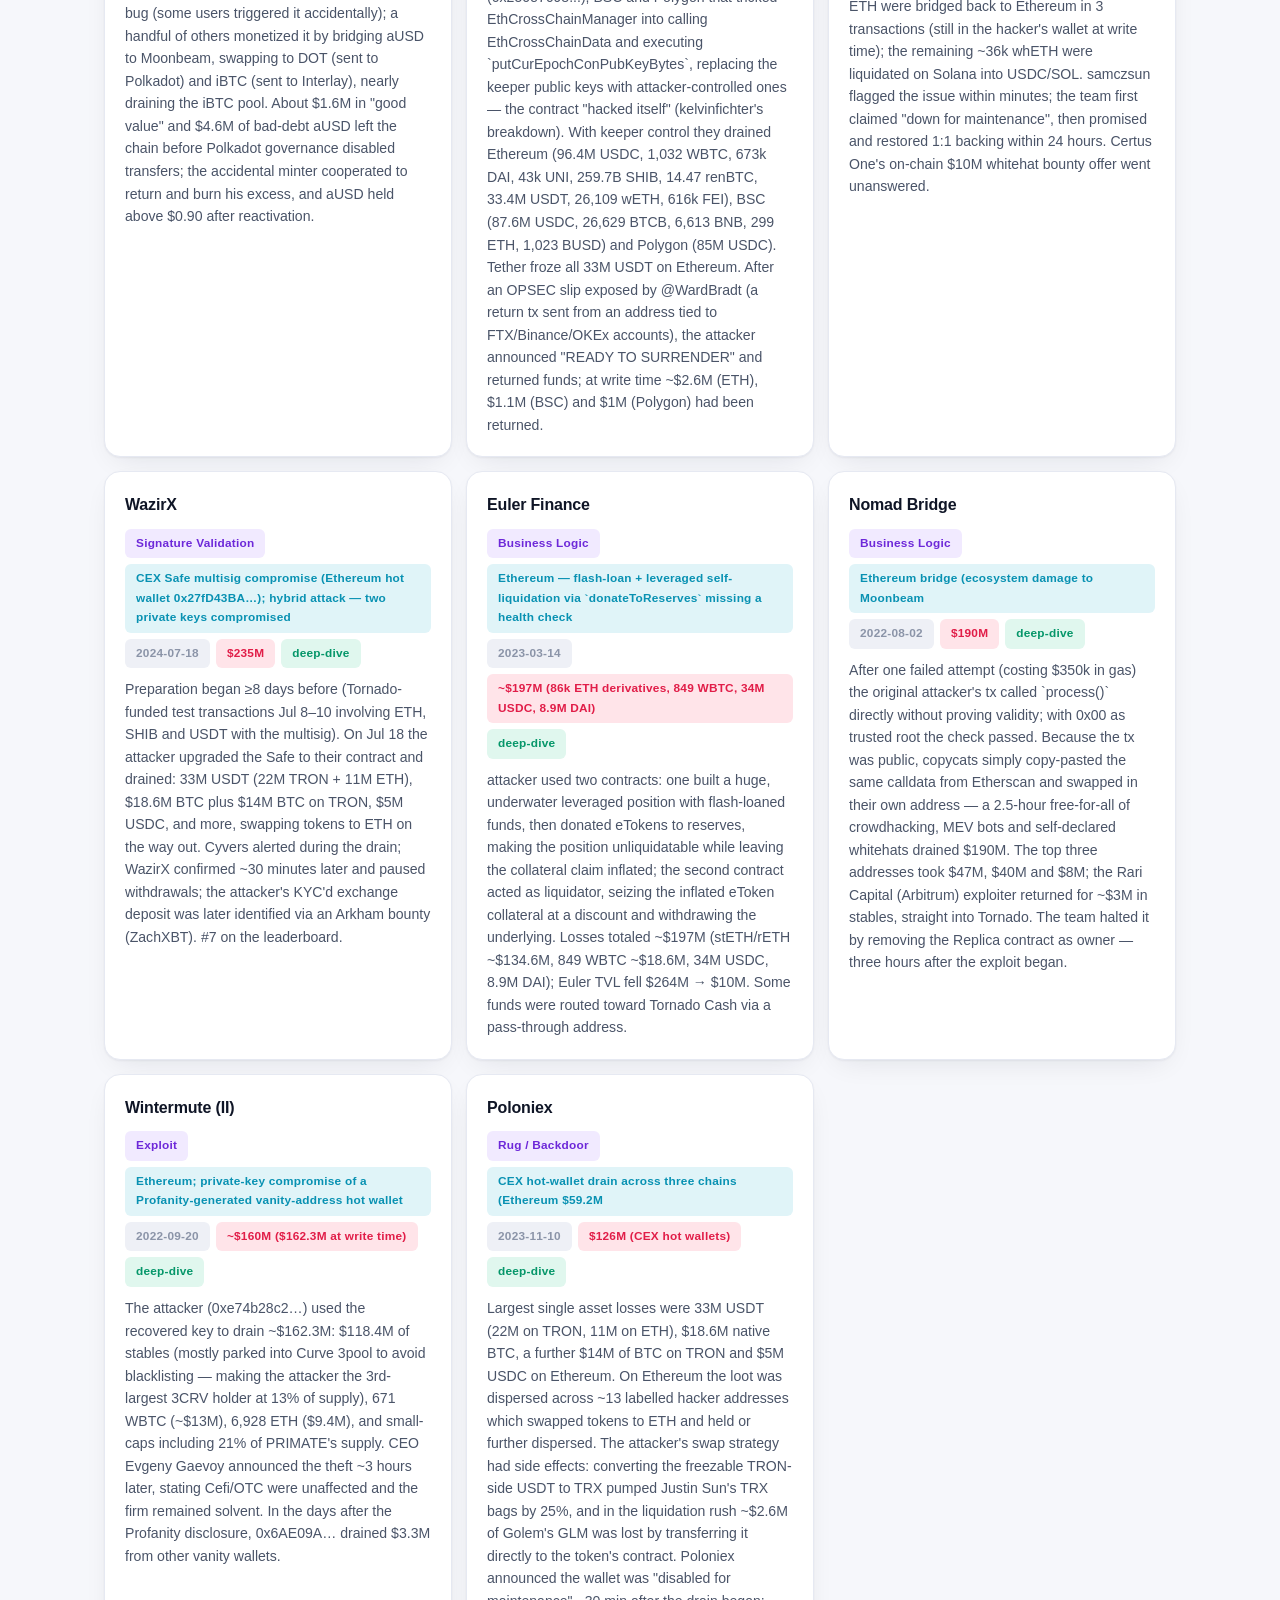
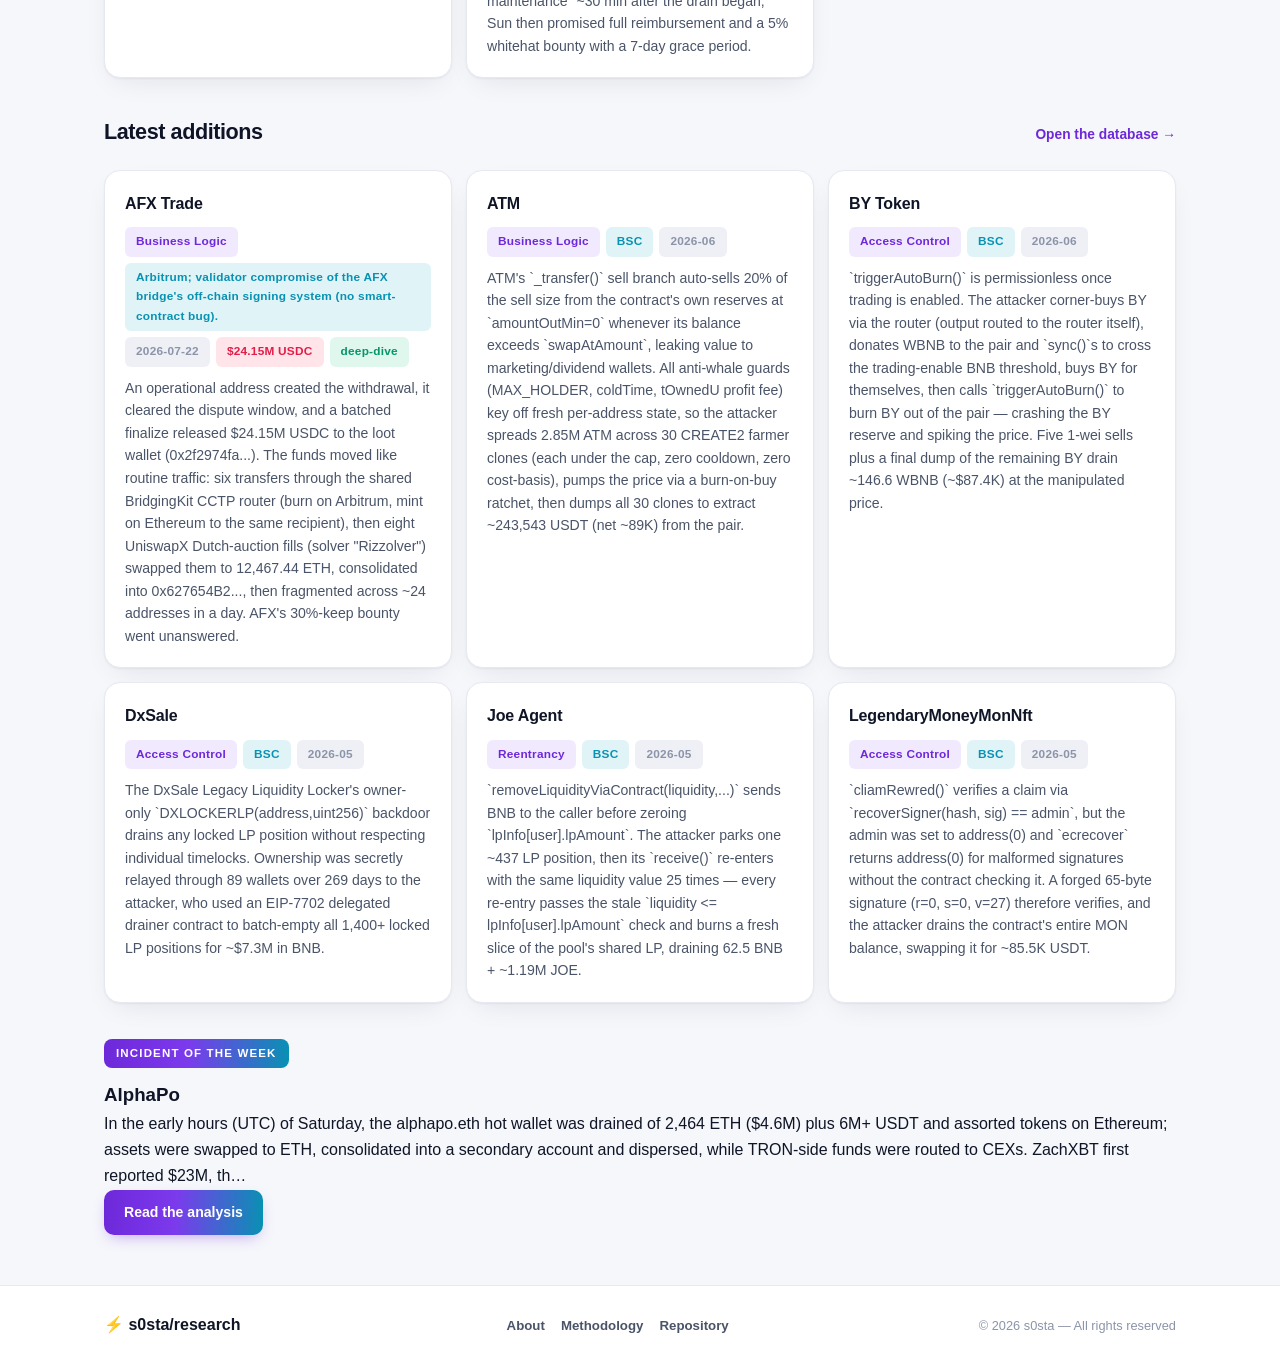
==== commit c2a27454: "Brand: add s0sta logo mark + favicon to the site" ====
--- a/site/index.html
+++ b/site/index.html
@@ -11,12 +11,14 @@
 <meta property="og:description" content="832 documented DeFi exploits with root causes, mechanics and lessons — plus pre-audit checklists and bug patterns.">
 <meta property="og:type" content="website">
 <meta property="og:url" content="https://s0sta.com/DeFi-Hacks-Reproduce/">
+<link rel="icon" type="image/svg+xml" href="assets/favicon.svg?v=6">
+<link rel="apple-touch-icon" href="assets/favicon.svg?v=6">
 <link rel="stylesheet" href="assets/style.css?v=6">
 </head>
 <body data-page="home">
 <header class="site-head"><div class="wrap">
   <nav class="nav">
-    <a class="brand" href="index.html"><span class="bolt">⚡</span>s0sta<span class="slash">/</span>research</a>
+    <a class="brand" href="index.html"><span class="bolt"><img src="assets/mark.svg?v=6" alt="s0sta"></span>s0sta<span class="slash">/</span>research</a>
     <div class="nav-left">
       <div class="nav-actions"><button class="theme-btn" id="theme-toggle" aria-label="Toggle theme">🌙</button><button class="nav-toggle" id="nav-toggle">☰</button></div></div>
     <div class="nav-links">
--- a/site/assets/style.css
+++ b/site/assets/style.css
@@ -27,7 +27,8 @@
 header.site-head{position:sticky;top:0;z-index:40;background:rgba(255,255,255,.9);backdrop-filter:blur(12px);border-bottom:1px solid var(--border)}
 .nav{position:relative;display:flex;align-items:center;gap:12px;padding:14px 0}
 .brand{display:flex;align-items:center;gap:9px;font-weight:800;font-size:1rem;color:var(--text)}
-.brand .bolt{width:34px;height:34px;border-radius:11px;background:var(--grad);display:grid;place-items:center;font-size:.95rem;color:#fff;box-shadow:0 6px 16px -6px rgba(109,40,217,.5)}
+.brand .bolt{width:34px;height:34px;border-radius:11px;display:grid;place-items:center;box-shadow:0 6px 16px -6px rgba(109,40,217,.5)}
+.brand .bolt img{width:100%;height:100%;border-radius:11px;display:block}
 .brand .slash{color:var(--cyan)}
 .nav-links{display:flex;gap:2px;align-items:center;margin-left:auto}
 .nav-links a{color:var(--text-2);font-weight:600;font-size:.88rem;padding:8px 14px;border-radius:10px;transition:all .15s}
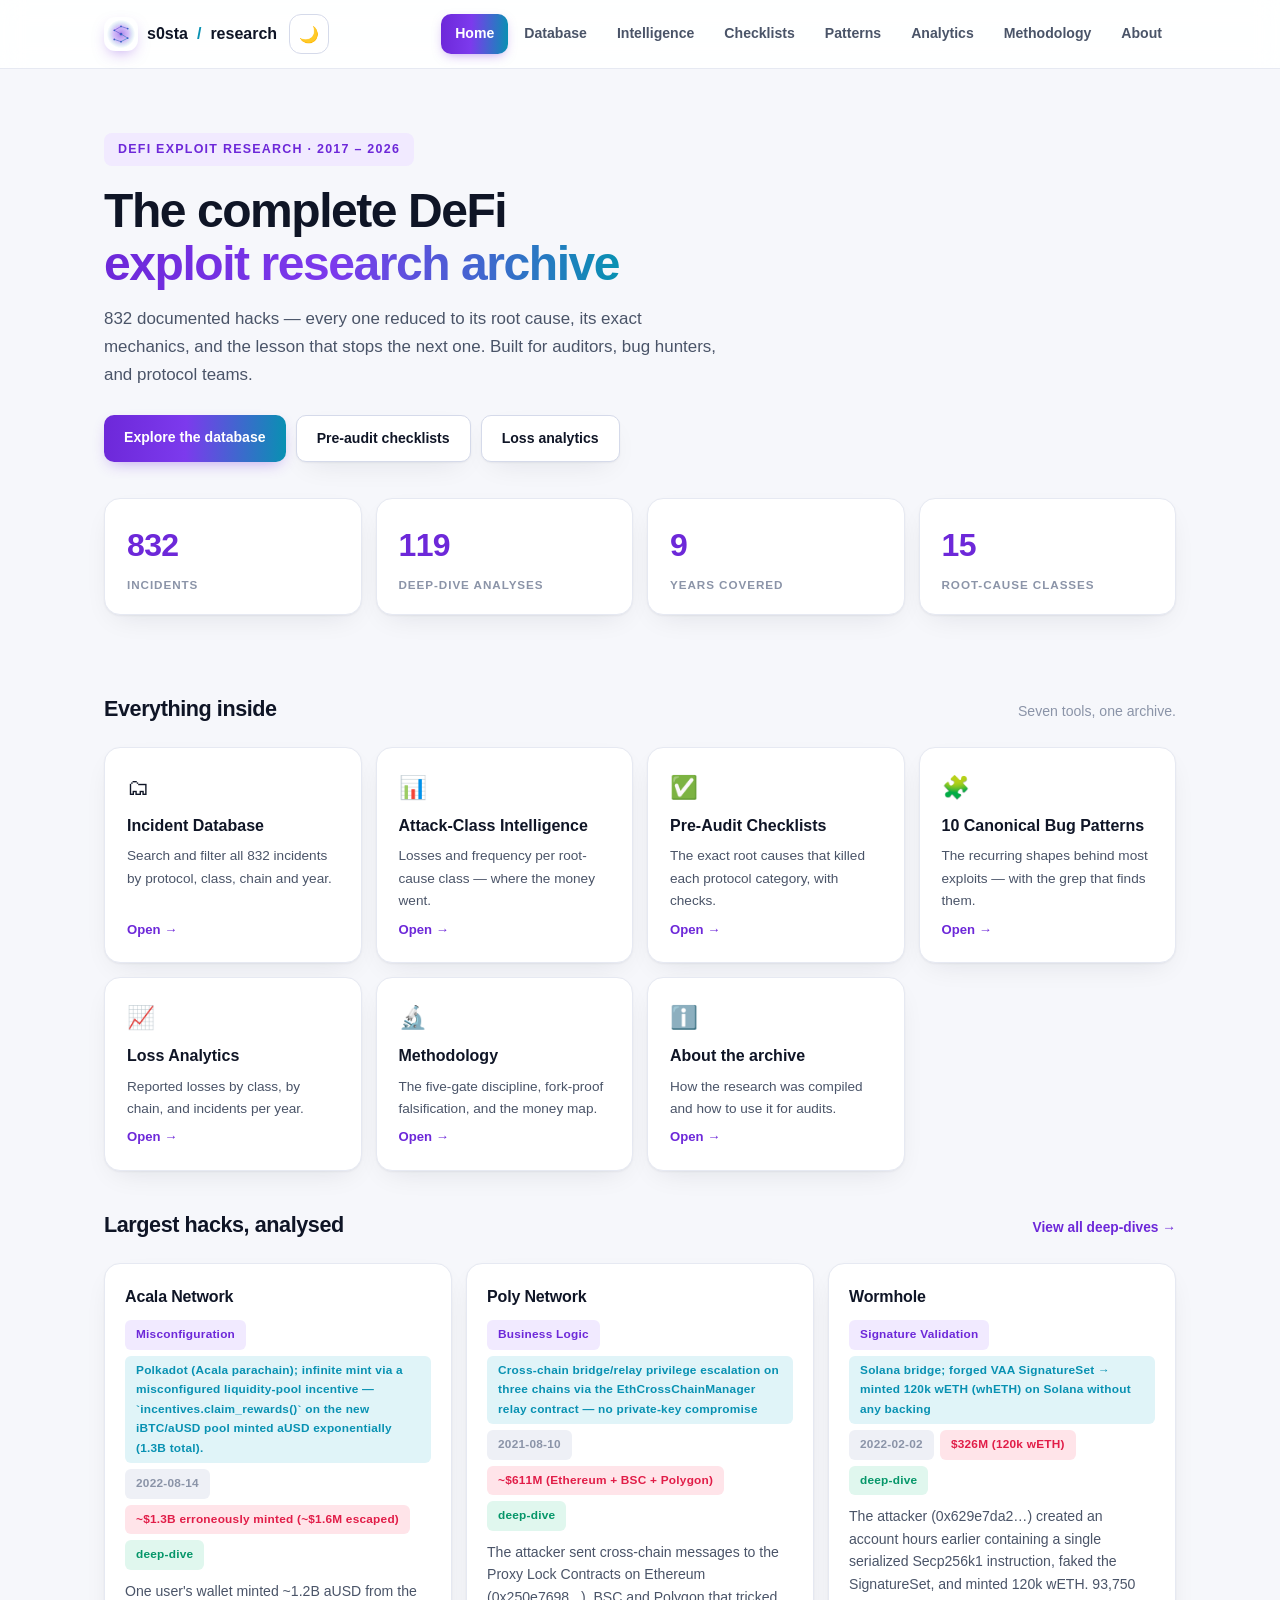
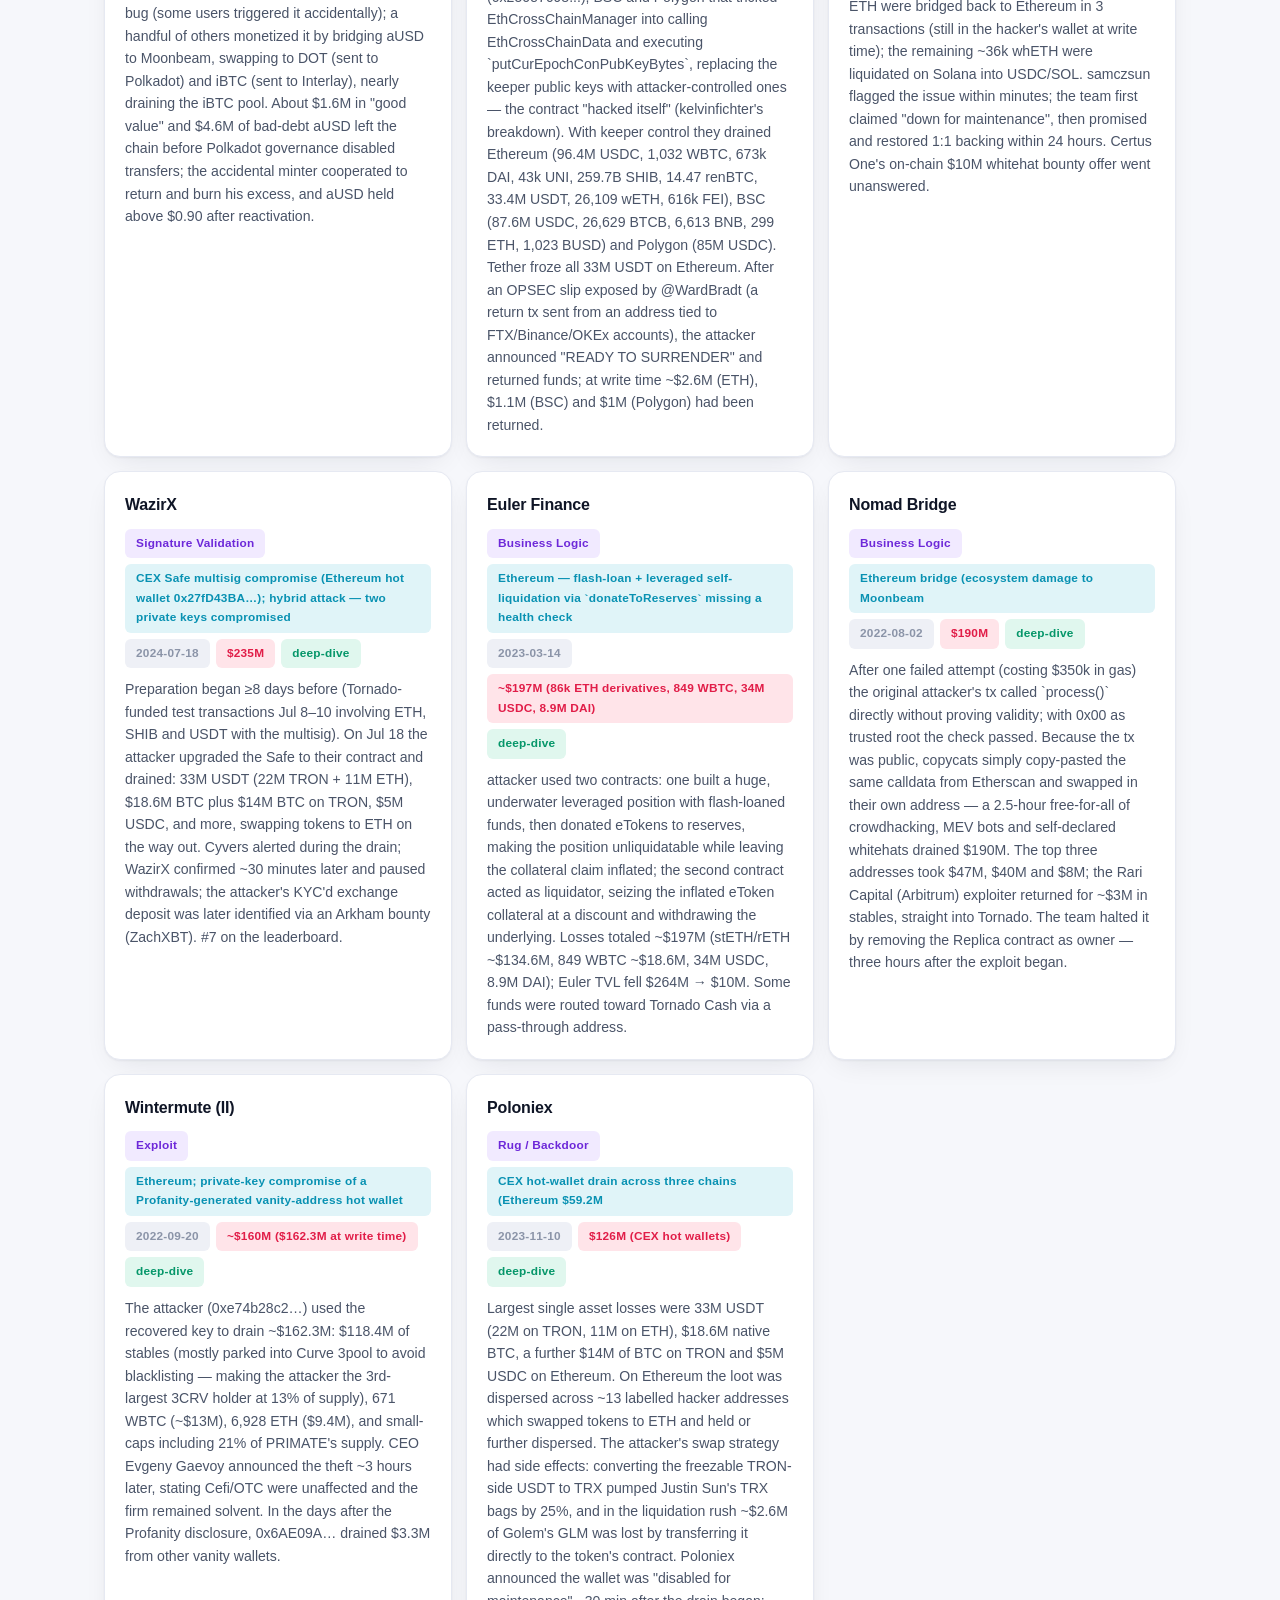
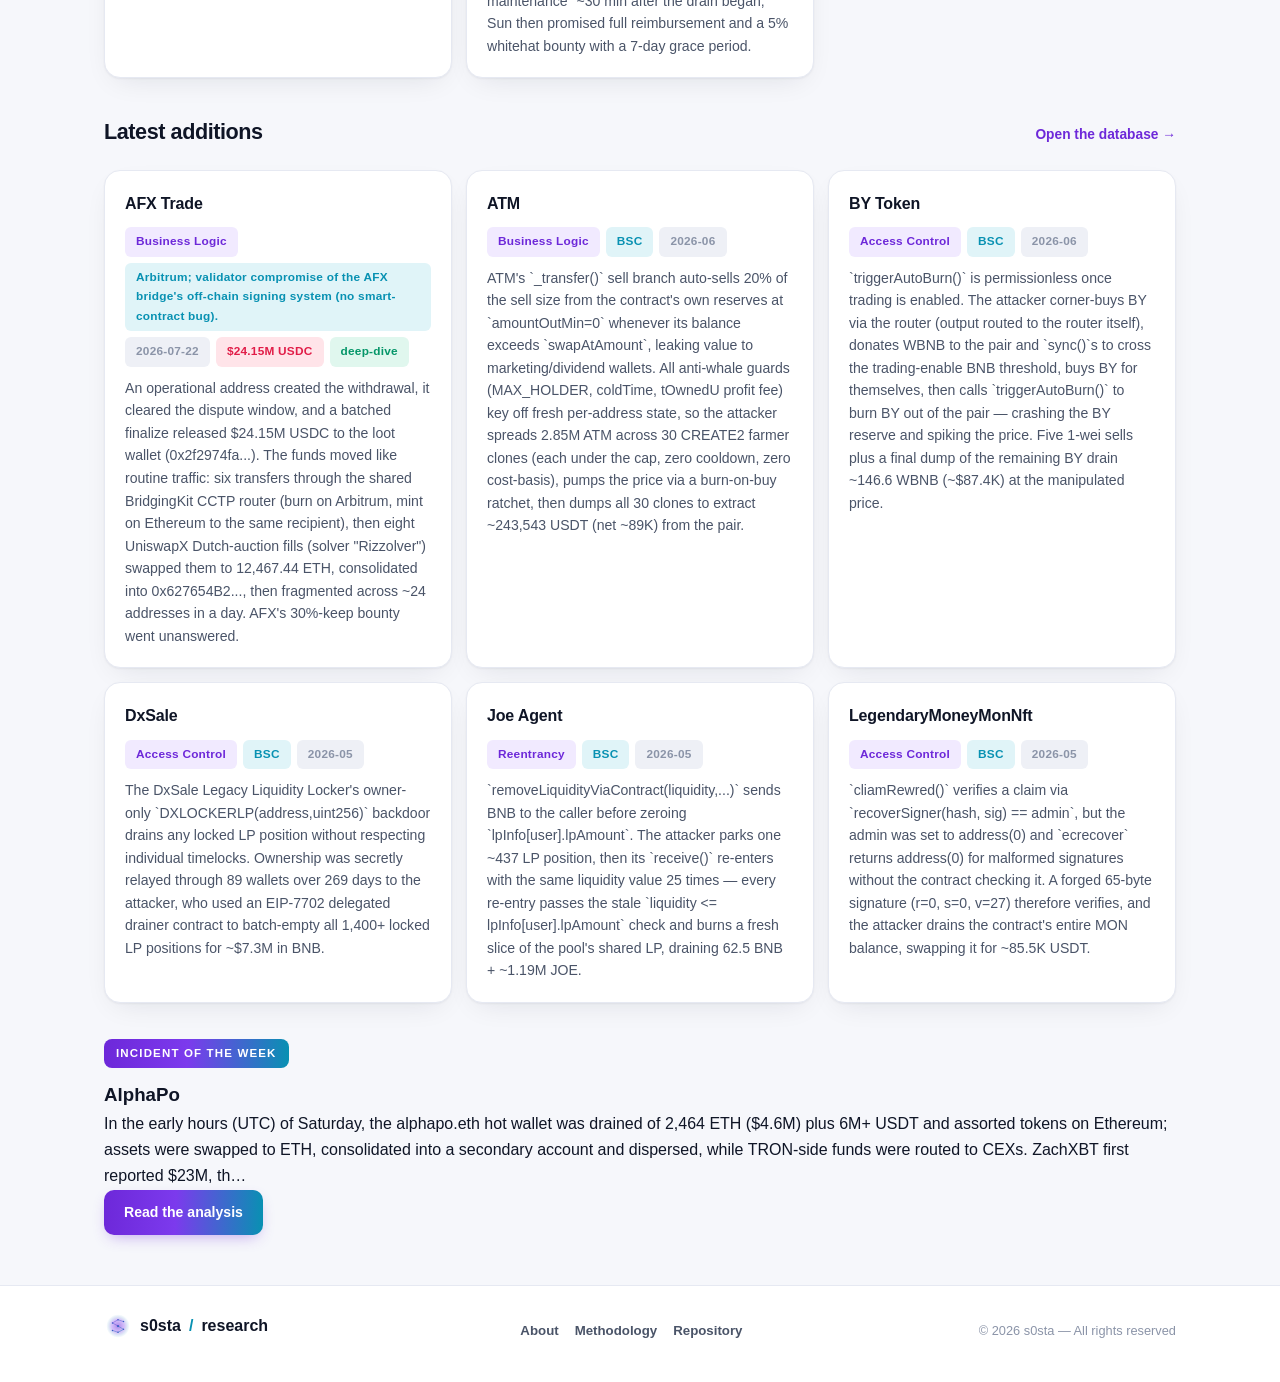
==== commit 207b4391: "Adopt Aurora constellation logo: new mark + favicon, footer brand, v7 cache" ====
--- a/site/index.html
+++ b/site/index.html
@@ -11,14 +11,14 @@
 <meta property="og:description" content="832 documented DeFi exploits with root causes, mechanics and lessons — plus pre-audit checklists and bug patterns.">
 <meta property="og:type" content="website">
 <meta property="og:url" content="https://s0sta.com/DeFi-Hacks-Reproduce/">
-<link rel="icon" type="image/svg+xml" href="assets/favicon.svg?v=6">
-<link rel="apple-touch-icon" href="assets/favicon.svg?v=6">
-<link rel="stylesheet" href="assets/style.css?v=6">
+<link rel="icon" type="image/svg+xml" href="assets/favicon.svg?v=7">
+<link rel="apple-touch-icon" href="assets/favicon.svg?v=7">
+<link rel="stylesheet" href="assets/style.css?v=7">
 </head>
 <body data-page="home">
 <header class="site-head"><div class="wrap">
   <nav class="nav">
-    <a class="brand" href="index.html"><span class="bolt"><img src="assets/mark.svg?v=6" alt="s0sta"></span>s0sta<span class="slash">/</span>research</a>
+    <a class="brand" href="index.html"><span class="bolt"><img src="assets/mark.svg?v=7" alt="s0sta"></span>s0sta<span class="slash">/</span>research</a>
     <div class="nav-left">
       <div class="nav-actions"><button class="theme-btn" id="theme-toggle" aria-label="Toggle theme">🌙</button><button class="nav-toggle" id="nav-toggle">☰</button></div></div>
     <div class="nav-links">
@@ -109,7 +109,7 @@
 </main>
 
 <footer class="site-foot"><div class="wrap foot-inner">
-  <div><span class="f-brand">⚡ s0sta/research</span></div>
+  <div><span class="f-brand"><img src="assets/mark.svg?v=7" alt="s0sta">s0sta<span class="slash">/</span>research</span></div>
   <div class="foot-links"><a href="about.html">About</a><a href="methodology.html">Methodology</a><a href="https://github.com/s0sta/DeFi-Hacks-Reproduce">Repository</a></div>
   <div class="f-meta">© <span id="foot-year"></span> s0sta — All rights reserved</div>
 </div></footer>
--- a/site/assets/style.css
+++ b/site/assets/style.css
@@ -180,7 +180,9 @@
 /* footer */
 footer.site-foot{border-top:1px solid var(--border);background:var(--surface);padding:26px 0 34px;margin-top:50px}
 .foot-inner{display:flex;align-items:center;justify-content:space-between;flex-wrap:wrap;gap:12px}
-.f-brand{font-weight:800}
+.f-brand{font-weight:800;display:inline-flex;align-items:center;gap:8px}
+.f-brand img{width:28px;height:28px;display:block}
+.f-brand .slash{color:var(--cyan)}
 .f-meta{color:var(--text-3);font-size:.8rem}
 .foot-links a{color:var(--text-2);font-size:.83rem;margin-left:16px;font-weight:600}
 .foot-links a:hover{color:var(--violet)}
